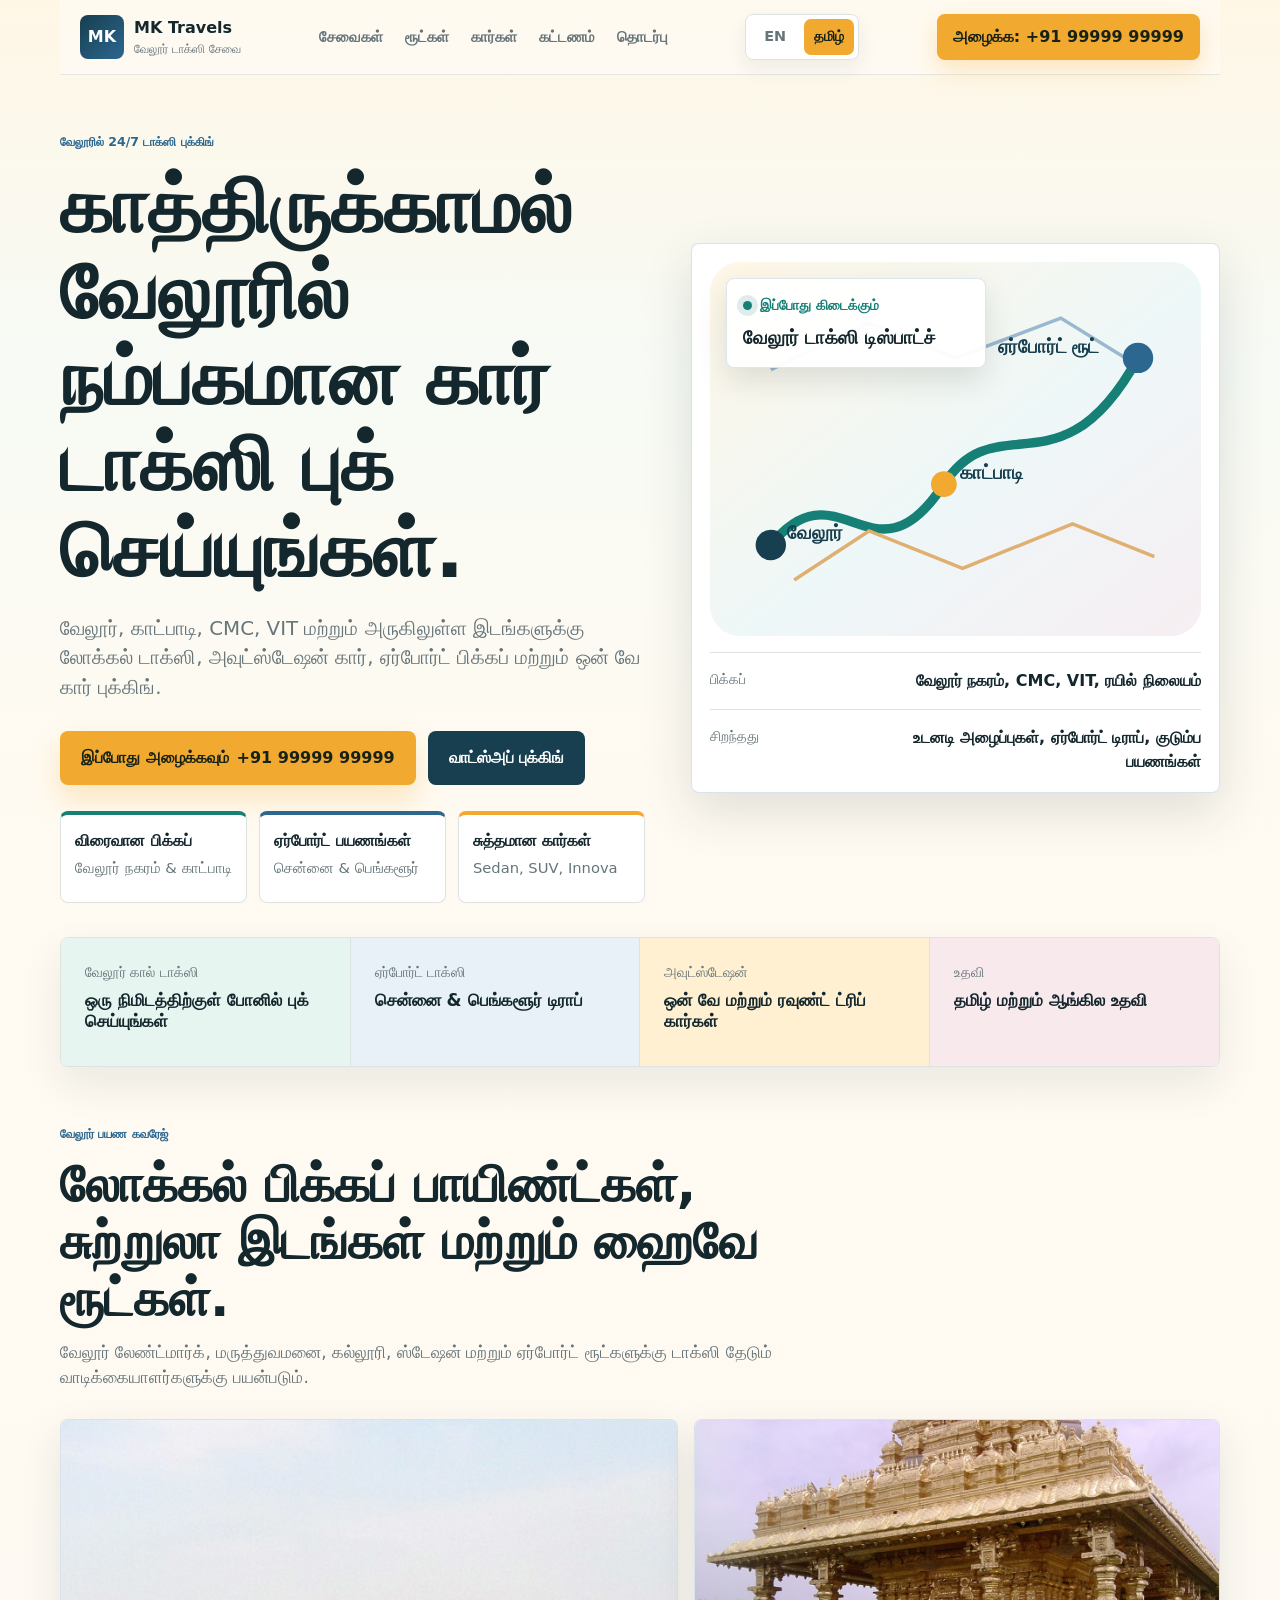
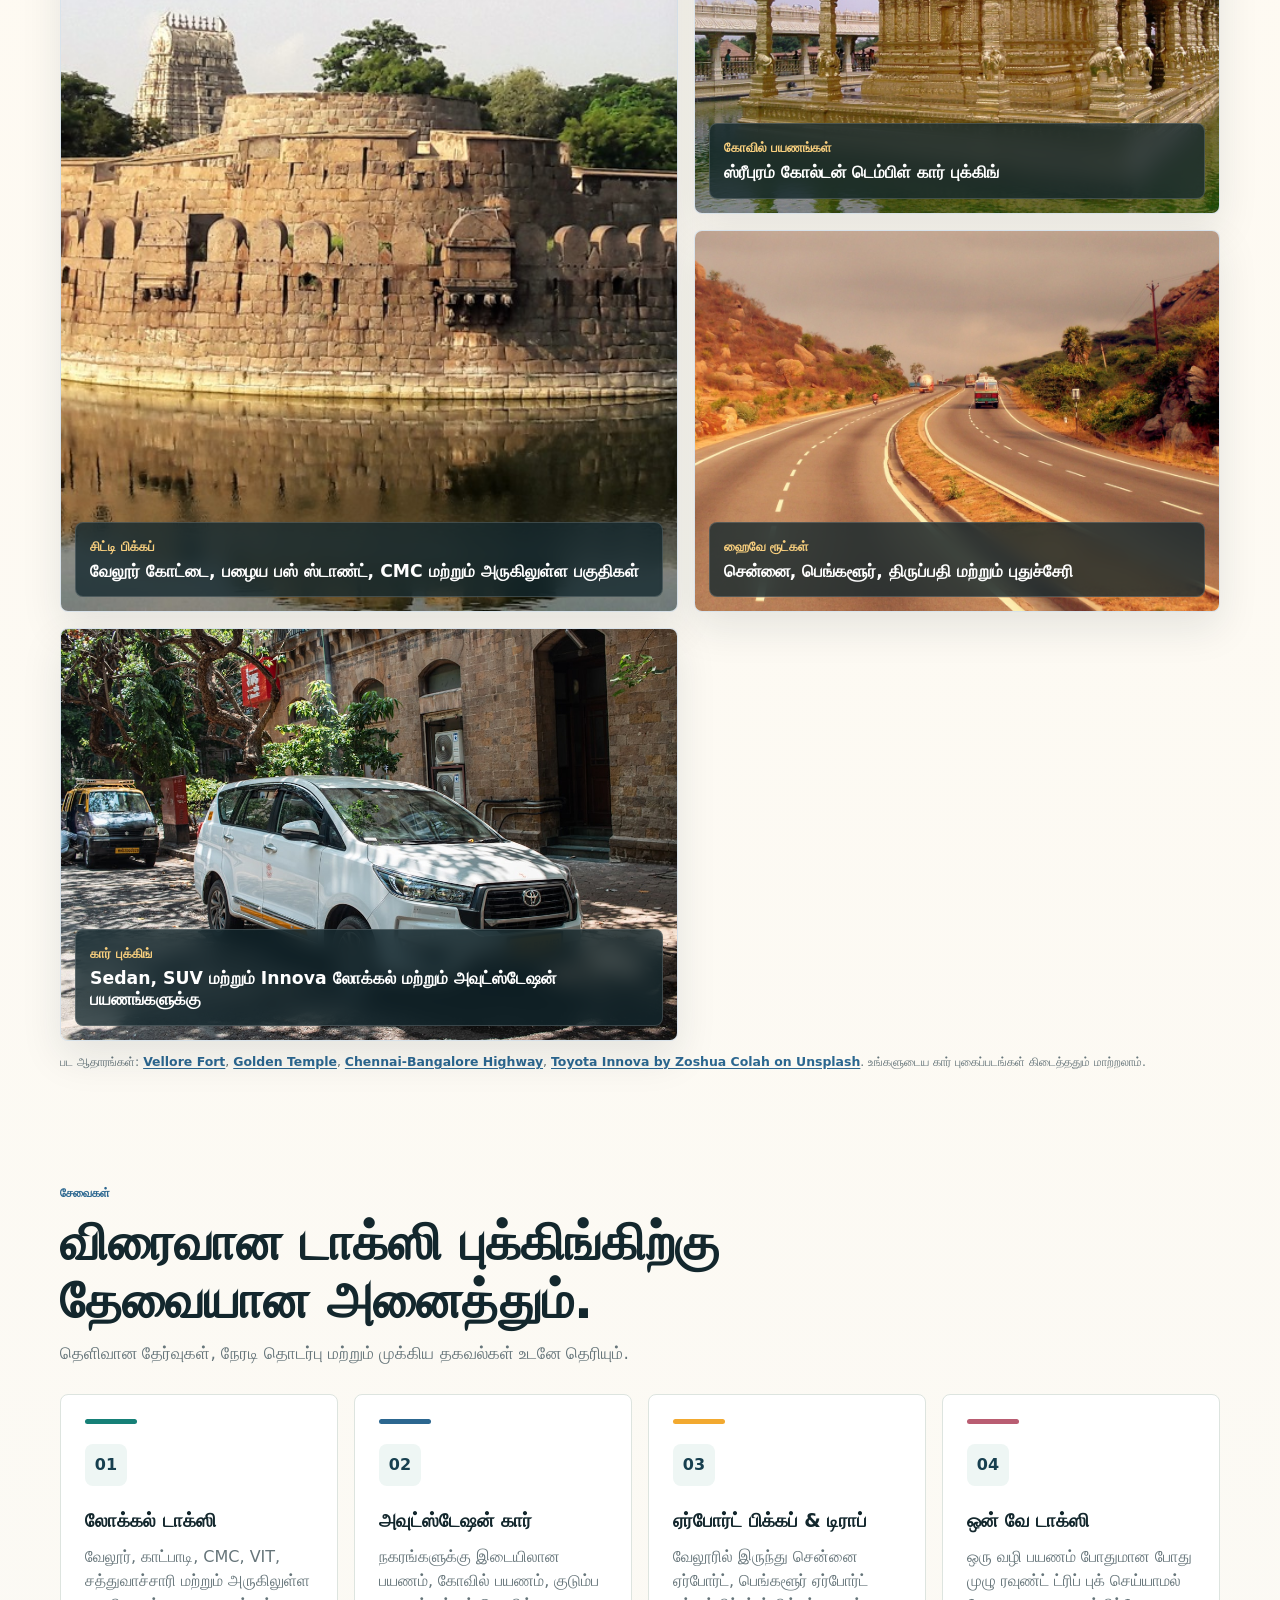
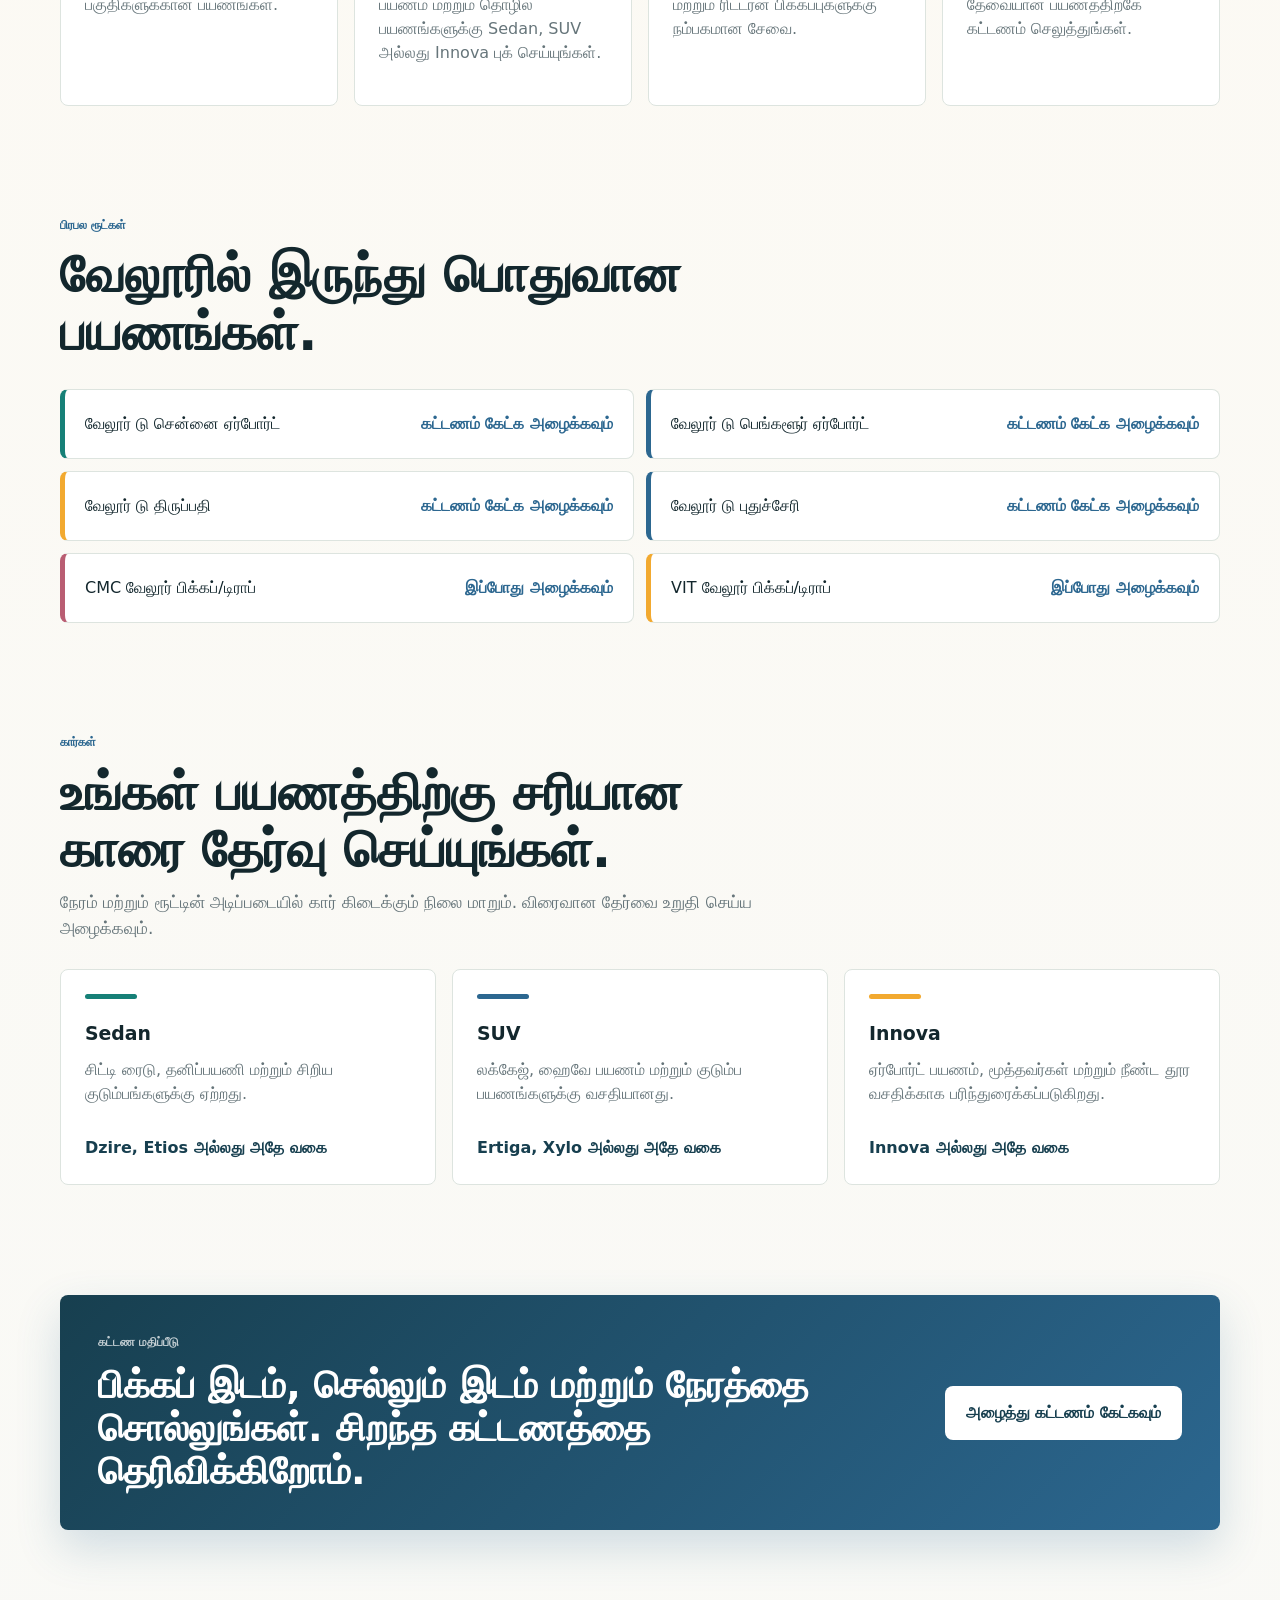
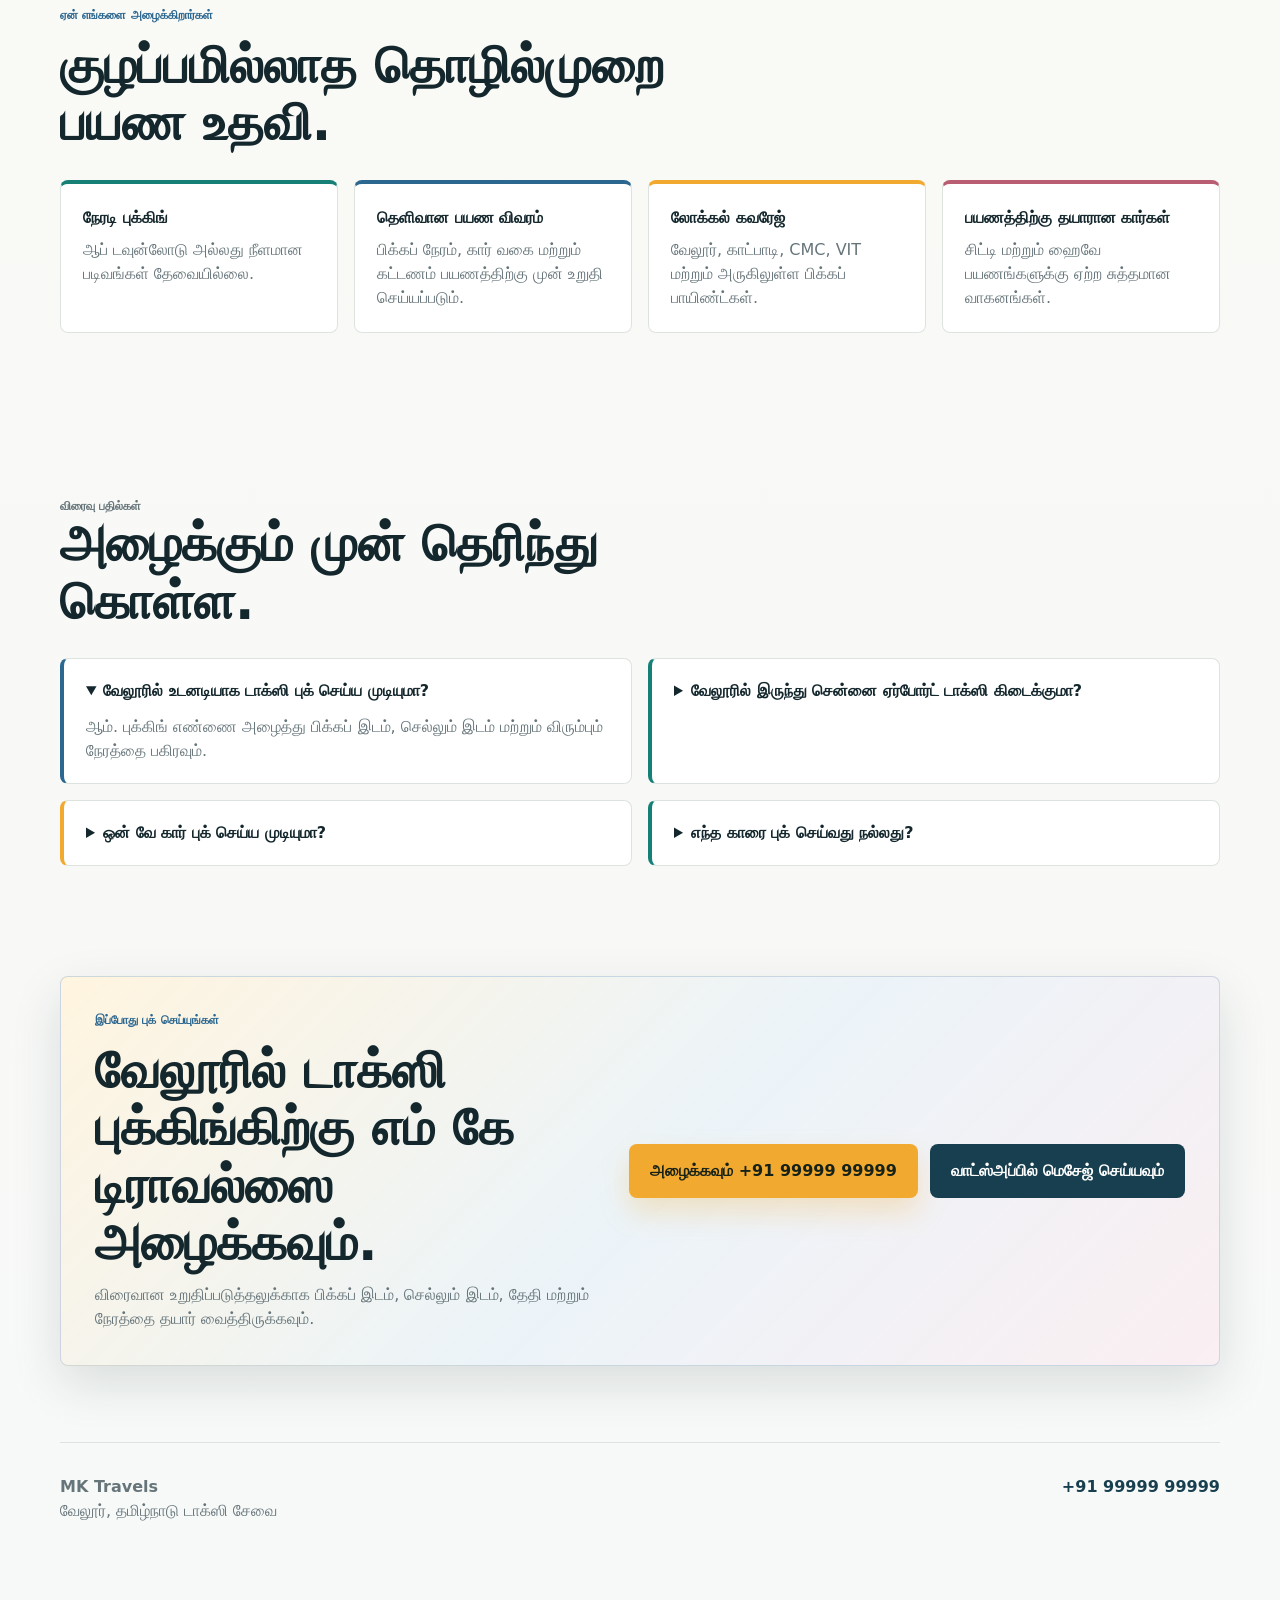
==== mk travels website/ta.html @ da9f41bf "Add files via upload" ====
<!doctype html>
<html lang="ta">
  <head>
    <meta charset="utf-8" />
    <meta name="viewport" content="width=device-width, initial-scale=1" />
    <title>எம் கே டிராவல்ஸ் வேலூர் | கால் டாக்ஸி, கார் புக்கிங் &amp; அவுட்ஸ்டேஷன் டாக்ஸி</title>
    <meta
      name="description"
      content="வேலூரில் நம்பகமான கால் டாக்ஸி புக் செய்ய எம் கே டிராவல்ஸை அழைக்கவும். லோக்கல் டாக்ஸி, அவுட்ஸ்டேஷன் கார், ஏர்போர்ட் பிக்கப் டிராப், ஒன் வே டாக்ஸி சேவை."
    />
    <meta
      name="keywords"
      content="வேலூர் டாக்ஸி, வேலூர் கால் டாக்ஸி, வேலூர் கார் புக்கிங், வேலூர் கார் ரென்டல், வேலூர் டு சென்னை ஏர்போர்ட் டாக்ஸி, அவுட்ஸ்டேஷன் டாக்ஸி வேலூர், ஒன் வே டாக்ஸி வேலூர், taxi service in Vellore"
    />
    <meta name="robots" content="index, follow" />
    <meta name="theme-color" content="#173f4f" />
    <meta property="og:title" content="எம் கே டிராவல்ஸ் வேலூர் | டாக்ஸி புக்கிங் &amp; கார் ரென்டல்" />
    <meta
      property="og:description"
      content="வேலூரில் லோக்கல் டாக்ஸி, அவுட்ஸ்டேஷன் கார், ஏர்போர்ட் டாக்ஸி மற்றும் ஒன் வே பயணங்களுக்கு உடனடி புக்கிங்."
    />
    <meta property="og:type" content="website" />
    <meta property="og:url" content="https://example.com/ta.html" />
    <meta name="twitter:card" content="summary" />
    <link rel="canonical" href="https://example.com/ta.html" />
    <link rel="alternate" hreflang="en-IN" href="https://example.com/" />
    <link rel="alternate" hreflang="ta-IN" href="https://example.com/ta.html" />
    <link rel="alternate" hreflang="x-default" href="https://example.com/" />
    <link rel="icon" href="assets/favicon.svg" type="image/svg+xml" />
    <link rel="stylesheet" href="styles.css" />
    <script type="application/ld+json">
      {
        "@context": "https://schema.org",
        "@type": "TaxiService",
        "name": "MK Travels",
        "alternateName": ["MK Travels Vellore", "எம் கே டிராவல்ஸ் வேலூர்", "வேலூர் கால் டாக்ஸி"],
        "url": "https://example.com/ta.html",
        "telephone": "+91 99999 99999",
        "inLanguage": "ta-IN",
        "priceRange": "கட்டணத்திற்கு அழைக்கவும்",
        "areaServed": [
          "Vellore",
          "Katpadi",
          "CMC Vellore",
          "VIT Vellore",
          "Ranipet",
          "Chennai Airport",
          "Bangalore Airport"
        ],
        "address": {
          "@type": "PostalAddress",
          "addressLocality": "Vellore",
          "addressRegion": "Tamil Nadu",
          "addressCountry": "IN"
        },
        "openingHoursSpecification": [
          {
            "@type": "OpeningHoursSpecification",
            "dayOfWeek": [
              "Monday",
              "Tuesday",
              "Wednesday",
              "Thursday",
              "Friday",
              "Saturday",
              "Sunday"
            ],
            "opens": "00:00",
            "closes": "23:59"
          }
        ],
        "hasOfferCatalog": {
          "@type": "OfferCatalog",
          "name": "டாக்ஸி மற்றும் கார் புக்கிங் சேவைகள்",
          "itemListElement": [
            { "@type": "Offer", "itemOffered": { "@type": "Service", "name": "Local taxi in Vellore" } },
            { "@type": "Offer", "itemOffered": { "@type": "Service", "name": "Outstation taxi from Vellore" } },
            { "@type": "Offer", "itemOffered": { "@type": "Service", "name": "Airport pickup and drop" } },
            { "@type": "Offer", "itemOffered": { "@type": "Service", "name": "One way cab booking" } },
            { "@type": "Offer", "itemOffered": { "@type": "Service", "name": "வேலூர் கால் டாக்ஸி சேவை" } },
            { "@type": "Offer", "itemOffered": { "@type": "Service", "name": "வேலூரில் இருந்து ஏர்போர்ட் டாக்ஸி" } }
          ]
        }
      }
    </script>
  </head>
  <body>
    <header class="site-header" data-header>
      <a class="brand" href="#top" aria-label="எம் கே டிராவல்ஸ் முகப்பு">
        <span class="brand-mark">MK</span>
        <span>
          <strong>MK Travels</strong>
          <small>வேலூர் டாக்ஸி சேவை</small>
        </span>
      </a>

      <button class="menu-toggle" type="button" aria-label="மெனுவை திற" aria-expanded="false" data-menu-toggle>
        <span></span>
        <span></span>
        <span></span>
      </button>

      <nav class="site-nav" data-nav aria-label="முக்கிய வழிசெலுத்தல்">
        <a href="#services">சேவைகள்</a>
        <a href="#routes">ரூட்கள்</a>
        <a href="#fleet">கார்கள்</a>
        <a href="#fares">கட்டணம்</a>
        <a href="#contact">தொடர்பு</a>
      </nav>

      <div class="language-switch" aria-label="மொழி மாற்று">
        <a href="index.html">EN</a>
        <a class="is-active" href="ta.html" lang="ta" aria-current="page">தமிழ்</a>
      </div>

      <a class="header-call" href="tel:+919999999999" data-track="header-call">அழைக்க: +91 99999 99999</a>
    </header>

    <main id="top">
      <section class="hero section-pad">
        <div class="hero-copy">
          <p class="eyebrow">வேலூரில் 24/7 டாக்ஸி புக்கிங்</p>
          <h1>காத்திருக்காமல் வேலூரில் நம்பகமான கார் டாக்ஸி புக் செய்யுங்கள்.</h1>
          <p class="hero-text">
            வேலூர், காட்பாடி, CMC, VIT மற்றும் அருகிலுள்ள இடங்களுக்கு லோக்கல் டாக்ஸி,
            அவுட்ஸ்டேஷன் கார், ஏர்போர்ட் பிக்கப் மற்றும் ஒன் வே கார் புக்கிங்.
          </p>

          <div class="hero-actions" aria-label="முக்கிய புக்கிங் செயல்கள்">
            <a class="btn btn-primary" href="tel:+919999999999" data-track="hero-call">
              இப்போது அழைக்கவும்
              <span>+91 99999 99999</span>
            </a>
            <a class="btn btn-secondary" href="https://wa.me/919999999999?text=%E0%AE%B5%E0%AF%87%E0%AE%B2%E0%AF%82%E0%AE%B0%E0%AE%BF%E0%AE%B2%E0%AF%8D%20%E0%AE%9F%E0%AE%BE%E0%AE%95%E0%AF%8D%E0%AE%B8%E0%AE%BF%20%E0%AE%AA%E0%AF%81%E0%AE%95%E0%AF%8D%20%E0%AE%9A%E0%AF%86%E0%AE%AF%E0%AF%8D%E0%AE%AF%20%E0%AE%B5%E0%AF%87%E0%AE%A3%E0%AF%8D%E0%AE%9F%E0%AF%81%E0%AE%AE%E0%AF%8D" data-track="hero-whatsapp">
              வாட்ஸ்அப் புக்கிங்
            </a>
          </div>

          <ul class="quick-facts" aria-label="முக்கிய சேவை விவரங்கள்">
            <li><strong>விரைவான பிக்கப்</strong><span>வேலூர் நகரம் &amp; காட்பாடி</span></li>
            <li><strong>ஏர்போர்ட் பயணங்கள்</strong><span>சென்னை &amp; பெங்களூர்</span></li>
            <li><strong>சுத்தமான கார்கள்</strong><span>Sedan, SUV, Innova</span></li>
          </ul>
        </div>

        <div class="hero-panel" aria-label="விரைவு புக்கிங் சுருக்கம்">
          <div class="dispatch-card">
            <div>
              <span class="status-dot"></span>
              <p>இப்போது கிடைக்கும்</p>
            </div>
            <strong>வேலூர் டாக்ஸி டிஸ்பாட்ச்</strong>
          </div>

          <div class="route-visual" aria-hidden="true">
            <svg viewBox="0 0 420 320" role="img">
              <defs>
                <linearGradient id="route-bg" x1="0" x2="1" y1="0" y2="1">
                  <stop offset="0" stop-color="#fff7e7" />
                  <stop offset="0.55" stop-color="#eef7f8" />
                  <stop offset="1" stop-color="#f6eef2" />
                </linearGradient>
              </defs>
              <rect width="420" height="320" rx="26" fill="url(#route-bg)" />
              <path d="M52 242 C110 170 140 282 200 190 C246 120 300 202 366 82" fill="none" stroke="#168077" stroke-width="8" stroke-linecap="round" />
              <path d="M52 92 L136 52 L210 82 L300 48 L368 90" fill="none" stroke="#9ab8cf" stroke-width="3" />
              <path d="M72 272 L136 230 L216 262 L310 224 L380 252" fill="none" stroke="#e0af72" stroke-width="3" />
              <circle cx="52" cy="242" r="13" fill="#173f4f" />
              <circle cx="200" cy="190" r="11" fill="#f2a92f" />
              <circle cx="366" cy="82" r="13" fill="#2c6790" />
              <g fill="#173f4f" font-family="Arial, sans-serif" font-size="16" font-weight="700">
                <text x="66" y="237">வேலூர்</text>
                <text x="214" y="186">காட்பாடி</text>
                <text x="246" y="78">ஏர்போர்ட் ரூட்</text>
              </g>
            </svg>
          </div>

          <div class="booking-strip">
            <span>பிக்கப்</span>
            <strong>வேலூர் நகரம், CMC, VIT, ரயில் நிலையம்</strong>
          </div>
          <div class="booking-strip">
            <span>சிறந்தது</span>
            <strong>உடனடி அழைப்புகள், ஏர்போர்ட் டிராப், குடும்ப பயணங்கள்</strong>
          </div>
        </div>
      </section>

      <section class="instant-info" aria-label="உடனடி புக்கிங் தகவல்">
        <article>
          <span>வேலூர் கால் டாக்ஸி</span>
          <strong>ஒரு நிமிடத்திற்குள் போனில் புக் செய்யுங்கள்</strong>
        </article>
        <article>
          <span>ஏர்போர்ட் டாக்ஸி</span>
          <strong>சென்னை &amp; பெங்களூர் டிராப்</strong>
        </article>
        <article>
          <span>அவுட்ஸ்டேஷன்</span>
          <strong>ஒன் வே மற்றும் ரவுண்ட் ட்ரிப் கார்கள்</strong>
        </article>
        <article>
          <span>உதவி</span>
          <strong>தமிழ் மற்றும் ஆங்கில உதவி</strong>
        </article>
      </section>

      <section class="visual-proof section-pad" aria-label="வேலூர் டாக்ஸி சேவை கவரேஜ்">
        <div class="section-head">
          <p class="eyebrow">வேலூர் பயண கவரேஜ்</p>
          <h2>லோக்கல் பிக்கப் பாயிண்ட்கள், சுற்றுலா இடங்கள் மற்றும் ஹைவே ரூட்கள்.</h2>
          <p>வேலூர் லேண்ட்மார்க், மருத்துவமனை, கல்லூரி, ஸ்டேஷன் மற்றும் ஏர்போர்ட் ரூட்களுக்கு டாக்ஸி தேடும் வாடிக்கையாளர்களுக்கு பயன்படும்.</p>
        </div>

        <div class="image-grid">
          <article class="image-card large">
            <img
              src="assets/vellore-fort.jpg"
              alt="வேலூர் கோட்டை மற்றும் வேலூர் நகர பிக்கப் பாயிண்ட்களுக்கு டாக்ஸி சேவை"
              width="1200"
              height="675"
              loading="lazy"
              decoding="async"
            />
            <div>
              <span>சிட்டி பிக்கப்</span>
              <strong>வேலூர் கோட்டை, பழைய பஸ் ஸ்டாண்ட், CMC மற்றும் அருகிலுள்ள பகுதிகள்</strong>
            </div>
          </article>
          <article class="image-card">
            <img
              src="assets/golden-temple.jpg"
              alt="ஸ்ரீபுரம் கோல்டன் டெம்பிள் வேலூருக்கு கார் டாக்ஸி புக்கிங்"
              width="1200"
              height="900"
              loading="lazy"
              decoding="async"
            />
            <div>
              <span>கோவில் பயணங்கள்</span>
              <strong>ஸ்ரீபுரம் கோல்டன் டெம்பிள் கார் புக்கிங்</strong>
            </div>
          </article>
          <article class="image-card">
            <img
              src="assets/highway-route.jpg"
              alt="வேலூரில் இருந்து சென்னை மற்றும் பெங்களூருக்கு அவுட்ஸ்டேஷன் டாக்ஸி ஹைவே ரூட்கள்"
              width="1200"
              height="871"
              loading="lazy"
              decoding="async"
            />
            <div>
              <span>ஹைவே ரூட்கள்</span>
              <strong>சென்னை, பெங்களூர், திருப்பதி மற்றும் புதுச்சேரி</strong>
            </div>
          </article>
          <article class="image-card">
            <img
              src="assets/cab-service.jpg"
              alt="வேலூரில் Sedan SUV Innova தொழில்முறை கார் டாக்ஸி சேவை"
              width="1200"
              height="800"
              loading="lazy"
              decoding="async"
            />
            <div>
              <span>கார் புக்கிங்</span>
              <strong>Sedan, SUV மற்றும் Innova லோக்கல் மற்றும் அவுட்ஸ்டேஷன் பயணங்களுக்கு</strong>
            </div>
          </article>
        </div>
        <p class="image-credit">
          பட ஆதாரங்கள்: <a href="https://commons.wikimedia.org/wiki/File:Vellore_Fort_and_Jalakandeswarar_temple_(10).jpg">Vellore Fort</a>,
          <a href="https://commons.wikimedia.org/wiki/File:Golden_Temple,_Vellore,_India.jpg">Golden Temple</a>,
          <a href="https://commons.wikimedia.org/wiki/File:HIghway_Chennai_Bangalore.jpg">Chennai-Bangalore Highway</a>,
          <a href="https://unsplash.com/photos/a-white-car-parked-on-a-city-street-i7iC4G_FjQA">Toyota Innova by Zoshua Colah on Unsplash</a>.
          உங்களுடைய கார் புகைப்படங்கள் கிடைத்ததும் மாற்றலாம்.
        </p>
      </section>

      <section id="services" class="section-pad">
        <div class="section-head">
          <p class="eyebrow">சேவைகள்</p>
          <h2>விரைவான டாக்ஸி புக்கிங்கிற்கு தேவையான அனைத்தும்.</h2>
          <p>தெளிவான தேர்வுகள், நேரடி தொடர்பு மற்றும் முக்கிய தகவல்கள் உடனே தெரியும்.</p>
        </div>

        <div class="service-grid">
          <article class="service-card">
            <span class="icon">01</span>
            <h3>லோக்கல் டாக்ஸி</h3>
            <p>வேலூர், காட்பாடி, CMC, VIT, சத்துவாச்சாரி மற்றும் அருகிலுள்ள பகுதிகளுக்கான பயணங்கள்.</p>
          </article>
          <article class="service-card">
            <span class="icon">02</span>
            <h3>அவுட்ஸ்டேஷன் கார்</h3>
            <p>நகரங்களுக்கு இடையிலான பயணம், கோவில் பயணம், குடும்ப பயணம் மற்றும் தொழில் பயணங்களுக்கு Sedan, SUV அல்லது Innova புக் செய்யுங்கள்.</p>
          </article>
          <article class="service-card">
            <span class="icon">03</span>
            <h3>ஏர்போர்ட் பிக்கப் &amp; டிராப்</h3>
            <p>வேலூரில் இருந்து சென்னை ஏர்போர்ட், பெங்களூர் ஏர்போர்ட் மற்றும் ரிட்டர்ன் பிக்கப்புகளுக்கு நம்பகமான சேவை.</p>
          </article>
          <article class="service-card">
            <span class="icon">04</span>
            <h3>ஒன் வே டாக்ஸி</h3>
            <p>ஒரு வழி பயணம் போதுமான போது முழு ரவுண்ட் ட்ரிப் புக் செய்யாமல் தேவையான பயணத்திற்கே கட்டணம் செலுத்துங்கள்.</p>
          </article>
        </div>
      </section>

      <section id="routes" class="routes section-pad">
        <div class="section-head compact">
          <p class="eyebrow">பிரபல ரூட்கள்</p>
          <h2>வேலூரில் இருந்து பொதுவான பயணங்கள்.</h2>
        </div>

        <div class="route-list">
          <a href="tel:+919999999999" data-track="route-call"><span>வேலூர் டு சென்னை ஏர்போர்ட்</span><strong>கட்டணம் கேட்க அழைக்கவும்</strong></a>
          <a href="tel:+919999999999" data-track="route-call"><span>வேலூர் டு பெங்களூர் ஏர்போர்ட்</span><strong>கட்டணம் கேட்க அழைக்கவும்</strong></a>
          <a href="tel:+919999999999" data-track="route-call"><span>வேலூர் டு திருப்பதி</span><strong>கட்டணம் கேட்க அழைக்கவும்</strong></a>
          <a href="tel:+919999999999" data-track="route-call"><span>வேலூர் டு புதுச்சேரி</span><strong>கட்டணம் கேட்க அழைக்கவும்</strong></a>
          <a href="tel:+919999999999" data-track="route-call"><span>CMC வேலூர் பிக்கப்/டிராப்</span><strong>இப்போது அழைக்கவும்</strong></a>
          <a href="tel:+919999999999" data-track="route-call"><span>VIT வேலூர் பிக்கப்/டிராப்</span><strong>இப்போது அழைக்கவும்</strong></a>
        </div>
      </section>

      <section id="fleet" class="fleet section-pad">
        <div class="section-head">
          <p class="eyebrow">கார்கள்</p>
          <h2>உங்கள் பயணத்திற்கு சரியான காரை தேர்வு செய்யுங்கள்.</h2>
          <p>நேரம் மற்றும் ரூட்டின் அடிப்படையில் கார் கிடைக்கும் நிலை மாறும். விரைவான தேர்வை உறுதி செய்ய அழைக்கவும்.</p>
        </div>

        <div class="fleet-grid">
          <article>
            <h3>Sedan</h3>
            <p>சிட்டி ரைடு, தனிப்பயணி மற்றும் சிறிய குடும்பங்களுக்கு ஏற்றது.</p>
            <span>Dzire, Etios அல்லது அதே வகை</span>
          </article>
          <article>
            <h3>SUV</h3>
            <p>லக்கேஜ், ஹைவே பயணம் மற்றும் குடும்ப பயணங்களுக்கு வசதியானது.</p>
            <span>Ertiga, Xylo அல்லது அதே வகை</span>
          </article>
          <article>
            <h3>Innova</h3>
            <p>ஏர்போர்ட் பயணம், மூத்தவர்கள் மற்றும் நீண்ட தூர வசதிக்காக பரிந்துரைக்கப்படுகிறது.</p>
            <span>Innova அல்லது அதே வகை</span>
          </article>
        </div>
      </section>

      <section id="fares" class="fare-band">
        <div>
          <p class="eyebrow">கட்டண மதிப்பீடு</p>
          <h2>பிக்கப் இடம், செல்லும் இடம் மற்றும் நேரத்தை சொல்லுங்கள். சிறந்த கட்டணத்தை தெரிவிக்கிறோம்.</h2>
        </div>
        <a class="btn btn-light" href="tel:+919999999999" data-track="fare-call">அழைத்து கட்டணம் கேட்கவும்</a>
      </section>

      <section class="why section-pad">
        <div class="section-head compact">
          <p class="eyebrow">ஏன் எங்களை அழைக்கிறார்கள்</p>
          <h2>குழப்பமில்லாத தொழில்முறை பயண உதவி.</h2>
        </div>
        <div class="why-grid">
          <div><strong>நேரடி புக்கிங்</strong><span>ஆப் டவுன்லோடு அல்லது நீளமான படிவங்கள் தேவையில்லை.</span></div>
          <div><strong>தெளிவான பயண விவரம்</strong><span>பிக்கப் நேரம், கார் வகை மற்றும் கட்டணம் பயணத்திற்கு முன் உறுதி செய்யப்படும்.</span></div>
          <div><strong>லோக்கல் கவரேஜ்</strong><span>வேலூர், காட்பாடி, CMC, VIT மற்றும் அருகிலுள்ள பிக்கப் பாயிண்ட்கள்.</span></div>
          <div><strong>பயணத்திற்கு தயாரான கார்கள்</strong><span>சிட்டி மற்றும் ஹைவே பயணங்களுக்கு ஏற்ற சுத்தமான வாகனங்கள்.</span></div>
        </div>
      </section>

      <section class="faq section-pad" aria-label="அடிக்கடி கேட்கப்படும் கேள்விகள்">
        <div class="section-head compact">
          <p class="eyebrow">விரைவு பதில்கள்</p>
          <h2>அழைக்கும் முன் தெரிந்து கொள்ள.</h2>
        </div>
        <div class="faq-grid">
          <details open>
            <summary>வேலூரில் உடனடியாக டாக்ஸி புக் செய்ய முடியுமா?</summary>
            <p>ஆம். புக்கிங் எண்ணை அழைத்து பிக்கப் இடம், செல்லும் இடம் மற்றும் விரும்பும் நேரத்தை பகிரவும்.</p>
          </details>
          <details>
            <summary>வேலூரில் இருந்து சென்னை ஏர்போர்ட் டாக்ஸி கிடைக்குமா?</summary>
            <p>ஆம். சென்னை ஏர்போர்ட் பிக்கப் மற்றும் டிராப் சேவை முன்பதிவின் அடிப்படையில் கிடைக்கும்.</p>
          </details>
          <details>
            <summary>ஒன் வே கார் புக் செய்ய முடியுமா?</summary>
            <p>ஆம். ரூட் மற்றும் கார் கிடைக்கும் நிலையைப் பொறுத்து ஒன் வே மற்றும் ரவுண்ட் ட்ரிப் வசதி உள்ளது.</p>
          </details>
          <details>
            <summary>எந்த காரை புக் செய்வது நல்லது?</summary>
            <p>சிறிய பயணங்களுக்கு Sedan, லக்கேஜ் இருந்தால் SUV, நீண்ட தூர ஹைவே பயணங்களுக்கு Innova பரிந்துரைக்கப்படுகிறது.</p>
          </details>
        </div>
      </section>

      <section id="contact" class="contact section-pad">
        <div class="contact-card">
          <div>
            <p class="eyebrow">இப்போது புக் செய்யுங்கள்</p>
            <h2>வேலூரில் டாக்ஸி புக்கிங்கிற்கு எம் கே டிராவல்ஸை அழைக்கவும்.</h2>
            <p>விரைவான உறுதிப்படுத்தலுக்காக பிக்கப் இடம், செல்லும் இடம், தேதி மற்றும் நேரத்தை தயார் வைத்திருக்கவும்.</p>
          </div>
          <div class="contact-actions">
            <a class="btn btn-primary" href="tel:+919999999999" data-track="contact-call">அழைக்கவும் +91 99999 99999</a>
            <a class="btn btn-secondary" href="https://wa.me/919999999999?text=%E0%AE%B5%E0%AF%87%E0%AE%B2%E0%AF%82%E0%AE%B0%E0%AE%BF%E0%AE%B2%E0%AF%8D%20%E0%AE%9F%E0%AE%BE%E0%AE%95%E0%AF%8D%E0%AE%B8%E0%AE%BF%20%E0%AE%AA%E0%AF%81%E0%AE%95%E0%AF%8D%20%E0%AE%9A%E0%AF%86%E0%AE%AF%E0%AF%8D%E0%AE%AF%20%E0%AE%B5%E0%AF%87%E0%AE%A3%E0%AF%8D%E0%AE%9F%E0%AF%81%E0%AE%AE%E0%AF%8D" data-track="contact-whatsapp">வாட்ஸ்அப்பில் மெசேஜ் செய்யவும்</a>
          </div>
        </div>
      </section>
    </main>

    <footer class="site-footer">
      <div>
        <strong>MK Travels</strong>
        <span>வேலூர், தமிழ்நாடு டாக்ஸி சேவை</span>
      </div>
      <a href="tel:+919999999999" data-track="footer-call">+91 99999 99999</a>
    </footer>

    <div class="mobile-cta" aria-label="மொபைல் புக்கிங் செயல்கள்">
      <a href="tel:+919999999999" data-track="sticky-call">இப்போது அழைக்கவும்</a>
      <a href="https://wa.me/919999999999?text=%E0%AE%B5%E0%AF%87%E0%AE%B2%E0%AF%82%E0%AE%B0%E0%AE%BF%E0%AE%B2%E0%AF%8D%20%E0%AE%9F%E0%AE%BE%E0%AE%95%E0%AF%8D%E0%AE%B8%E0%AE%BF%20%E0%AE%AA%E0%AF%81%E0%AE%95%E0%AF%8D%20%E0%AE%9A%E0%AF%86%E0%AE%AF%E0%AF%8D%E0%AE%AF%20%E0%AE%B5%E0%AF%87%E0%AE%A3%E0%AF%8D%E0%AE%9F%E0%AF%81%E0%AE%AE%E0%AF%8D" data-track="sticky-whatsapp">வாட்ஸ்அப்</a>
    </div>

    <script src="script.js"></script>
  </body>
</html>
---- mk travels website/styles.css ----
:root {
  --ink: #13272d;
  --muted: #66757a;
  --brand: #173f4f;
  --brand-2: #168077;
  --blue: #2c6790;
  --blue-soft: #e7f1f7;
  --accent: #f2a92f;
  --accent-dark: #9c5c08;
  --rose: #b95d72;
  --rose-soft: #f8e9ed;
  --green-soft: #e6f5ef;
  --paper: #fffaf1;
  --paper-2: #f5f7f2;
  --soft: #eef6f4;
  --line: #dde4df;
  --white: #ffffff;
  --shadow: 0 18px 50px rgba(19, 39, 45, 0.13);
  --max: 1160px;
}

* {
  box-sizing: border-box;
}

html {
  scroll-behavior: smooth;
}

body {
  margin: 0;
  color: var(--ink);
  background:
    linear-gradient(180deg, #fff7e6 0, #f7faf5 360px, #fffaf1 760px, #f7f9f8 100%);
  font-family: Inter, ui-sans-serif, system-ui, -apple-system, BlinkMacSystemFont, "Segoe UI", sans-serif;
  line-height: 1.5;
}

body.nav-open {
  overflow: hidden;
}

html[lang="ta"] body {
  font-family: "Noto Sans Tamil", "Latha", "Tamil MN", Inter, ui-sans-serif, system-ui, sans-serif;
}

html[lang="ta"] h1,
html[lang="ta"] h2 {
  line-height: 1.12;
}

html[lang="ta"] h1 {
  max-width: 820px;
}

html[lang="ta"] .route-list strong,
html[lang="ta"] .btn,
html[lang="ta"] .header-call {
  white-space: normal;
}

a {
  color: inherit;
  text-decoration: none;
}

button {
  font: inherit;
}

.site-header {
  position: sticky;
  top: 0;
  z-index: 20;
  display: flex;
  align-items: center;
  justify-content: space-between;
  gap: 22px;
  width: min(100%, var(--max));
  margin: 0 auto;
  padding: 14px 20px;
  background: rgba(255, 250, 241, 0.92);
  border-bottom: 1px solid rgba(221, 228, 223, 0.85);
  backdrop-filter: blur(18px);
}

.brand {
  display: inline-flex;
  align-items: center;
  gap: 10px;
  min-width: max-content;
}

.brand-mark {
  display: grid;
  width: 44px;
  height: 44px;
  place-items: center;
  color: var(--white);
  background: linear-gradient(135deg, var(--brand), var(--blue));
  border-radius: 8px;
  font-weight: 800;
}

.brand strong,
.brand small {
  display: block;
}

.brand strong {
  font-size: 1rem;
}

.brand small {
  color: var(--muted);
  font-size: 0.78rem;
}

.site-nav {
  display: flex;
  align-items: center;
  gap: 22px;
  color: var(--muted);
  font-size: 0.95rem;
  font-weight: 650;
}

.site-nav a:hover {
  color: var(--brand);
}

.language-switch {
  display: inline-flex;
  align-items: center;
  gap: 4px;
  padding: 4px;
  background: var(--white);
  border: 1px solid var(--line);
  border-radius: 8px;
  box-shadow: 0 8px 20px rgba(19, 39, 45, 0.07);
}

.language-switch a {
  display: inline-grid;
  min-width: 50px;
  min-height: 36px;
  place-items: center;
  padding: 6px 10px;
  color: var(--muted);
  border-radius: 7px;
  font-size: 0.9rem;
  font-weight: 850;
}

.language-switch a.is-active {
  color: #172217;
  background: var(--accent);
}

.header-call {
  padding: 11px 16px;
  color: #172217;
  background: var(--accent);
  border-radius: 8px;
  font-weight: 800;
  white-space: nowrap;
  box-shadow: 0 9px 24px rgba(242, 169, 47, 0.28);
}

.menu-toggle {
  display: none;
  width: 44px;
  height: 44px;
  padding: 11px;
  background: var(--white);
  border: 1px solid var(--line);
  border-radius: 8px;
}

.menu-toggle span {
  display: block;
  height: 2px;
  margin: 5px 0;
  background: var(--brand);
}

.section-pad {
  width: min(100% - 40px, var(--max));
  margin: 0 auto;
  padding: 76px 0;
}

.hero {
  display: grid;
  grid-template-columns: minmax(0, 1.05fr) minmax(340px, 0.95fr);
  align-items: center;
  gap: 46px;
  min-height: calc(100vh - 80px);
  padding-top: 58px;
  padding-bottom: 42px;
}

.hero-copy {
  position: relative;
}

.eyebrow {
  margin: 0 0 12px;
  color: var(--blue);
  font-size: 0.78rem;
  font-weight: 850;
  letter-spacing: 0;
  text-transform: uppercase;
}

h1,
h2,
h3,
p {
  margin-top: 0;
}

h1 {
  max-width: 780px;
  margin-bottom: 20px;
  font-size: clamp(2.45rem, 6vw, 5.3rem);
  line-height: 0.96;
  letter-spacing: 0;
}

h2 {
  margin-bottom: 12px;
  font-size: clamp(1.9rem, 4vw, 3.5rem);
  line-height: 1.04;
  letter-spacing: 0;
}

h3 {
  margin-bottom: 10px;
  font-size: 1.18rem;
}

.hero-text {
  max-width: 660px;
  margin-bottom: 28px;
  color: var(--muted);
  font-size: clamp(1.05rem, 2vw, 1.24rem);
}

.hero-actions,
.contact-actions {
  display: flex;
  flex-wrap: wrap;
  gap: 12px;
  margin-bottom: 26px;
}

.btn {
  display: inline-flex;
  min-height: 52px;
  align-items: center;
  justify-content: center;
  gap: 8px;
  padding: 14px 20px;
  border: 1px solid transparent;
  border-radius: 8px;
  font-weight: 850;
  text-align: center;
}

.btn span {
  font-weight: 700;
}

.btn-primary {
  color: #172217;
  background: var(--accent);
  box-shadow: 0 14px 28px rgba(242, 169, 47, 0.26);
}

.btn-secondary {
  color: var(--white);
  background: var(--brand);
  border-color: rgba(23, 63, 79, 0.12);
}

.btn-light {
  color: var(--brand);
  background: var(--white);
}

.quick-facts {
  display: grid;
  grid-template-columns: repeat(3, minmax(0, 1fr));
  gap: 12px;
  max-width: 740px;
  padding: 0;
  margin: 0;
  list-style: none;
}

.quick-facts li {
  min-height: 92px;
  padding: 14px;
  background: var(--white);
  border: 1px solid var(--line);
  border-top: 4px solid var(--brand-2);
  border-radius: 8px;
}

.quick-facts li:nth-child(2) {
  border-top-color: var(--blue);
}

.quick-facts li:nth-child(3) {
  border-top-color: var(--accent);
}

.quick-facts strong,
.quick-facts span {
  display: block;
}

.quick-facts span {
  margin-top: 4px;
  color: var(--muted);
  font-size: 0.92rem;
}

.hero-panel {
  position: relative;
  padding: 18px;
  background: var(--white);
  border: 1px solid rgba(44, 103, 144, 0.18);
  border-radius: 8px;
  box-shadow: var(--shadow);
}

.dispatch-card {
  position: absolute;
  top: 34px;
  left: 34px;
  z-index: 2;
  width: min(260px, calc(100% - 68px));
  padding: 16px;
  background: rgba(255, 255, 255, 0.95);
  border: 1px solid rgba(44, 103, 144, 0.16);
  border-radius: 8px;
  box-shadow: 0 12px 30px rgba(16, 37, 34, 0.12);
}

.dispatch-card div {
  display: flex;
  align-items: center;
  gap: 8px;
}

.dispatch-card p {
  margin: 0;
  color: var(--brand-2);
  font-size: 0.86rem;
  font-weight: 850;
}

.dispatch-card strong {
  display: block;
  margin-top: 8px;
  font-size: 1.16rem;
}

.status-dot {
  width: 9px;
  height: 9px;
  background: var(--brand-2);
  border-radius: 50%;
  box-shadow: 0 0 0 6px rgba(22, 128, 119, 0.14);
}

.route-visual {
  overflow: hidden;
  border-radius: 8px;
}

.route-visual svg {
  display: block;
  width: 100%;
  height: auto;
}

.booking-strip {
  display: flex;
  justify-content: space-between;
  gap: 16px;
  padding: 16px 0 0;
  margin-top: 16px;
  border-top: 1px solid var(--line);
}

.booking-strip span {
  color: var(--muted);
  font-size: 0.9rem;
}

.booking-strip strong {
  max-width: 310px;
  text-align: right;
}

.instant-info {
  display: grid;
  grid-template-columns: repeat(4, minmax(0, 1fr));
  width: min(100% - 40px, var(--max));
  margin: -8px auto 0;
  overflow: hidden;
  background: var(--white);
  border-radius: 8px;
  border: 1px solid var(--line);
  box-shadow: 0 18px 42px rgba(19, 39, 45, 0.08);
}

.instant-info article {
  min-height: 128px;
  padding: 24px;
  color: var(--ink);
  border-right: 1px solid var(--line);
  background: var(--green-soft);
}

.instant-info article:nth-child(2) {
  background: var(--blue-soft);
}

.instant-info article:nth-child(3) {
  background: #fff0d2;
}

.instant-info article:nth-child(4) {
  background: var(--rose-soft);
}

.instant-info article:last-child {
  border-right: 0;
}

.instant-info span,
.instant-info strong {
  display: block;
}

.instant-info span {
  margin-bottom: 7px;
  color: var(--muted);
  font-size: 0.86rem;
}

.instant-info strong {
  font-size: 1.08rem;
  line-height: 1.25;
}

.section-head {
  max-width: 760px;
  margin-bottom: 28px;
}

.section-head.compact {
  max-width: 620px;
}

.section-head p:not(.eyebrow) {
  color: var(--muted);
  font-size: 1.06rem;
}

.visual-proof {
  padding-top: 58px;
  padding-bottom: 36px;
}

.image-grid {
  display: grid;
  grid-template-columns: 1.08fr 0.92fr;
  gap: 16px;
}

.image-card {
  position: relative;
  min-height: 250px;
  overflow: hidden;
  background: var(--white);
  border: 1px solid rgba(44, 103, 144, 0.18);
  border-radius: 8px;
  box-shadow: 0 16px 40px rgba(19, 39, 45, 0.1);
}

.image-card.large {
  grid-row: span 2;
  min-height: 516px;
}

.image-card img {
  display: block;
  width: 100%;
  height: 100%;
  min-height: inherit;
  object-fit: cover;
}

.image-card div {
  position: absolute;
  right: 14px;
  bottom: 14px;
  left: 14px;
  padding: 14px;
  color: var(--white);
  background: rgba(19, 39, 45, 0.78);
  border: 1px solid rgba(255, 255, 255, 0.16);
  border-radius: 8px;
  backdrop-filter: blur(10px);
}

.image-card span,
.image-card strong {
  display: block;
}

.image-card span {
  margin-bottom: 4px;
  color: #f8cf7e;
  font-size: 0.84rem;
  font-weight: 850;
  text-transform: uppercase;
}

.image-card strong {
  font-size: 1.08rem;
  line-height: 1.24;
}

.image-credit {
  margin: 12px 0 0;
  color: var(--muted);
  font-size: 0.78rem;
}

.image-credit a {
  color: var(--blue);
  font-weight: 750;
  text-decoration: underline;
  text-underline-offset: 2px;
}

.service-grid,
.fleet-grid,
.why-grid,
.faq-grid {
  display: grid;
  gap: 16px;
}

.service-grid {
  grid-template-columns: repeat(4, minmax(0, 1fr));
}

.service-card,
.fleet-grid article,
.why-grid div,
.faq details {
  background: var(--white);
  border: 1px solid var(--line);
  border-radius: 8px;
}

.service-card {
  min-height: 244px;
  padding: 24px;
  position: relative;
  overflow: hidden;
}

.service-card::before,
.fleet-grid article::before {
  content: "";
  display: block;
  width: 52px;
  height: 5px;
  margin-bottom: 20px;
  background: var(--brand-2);
  border-radius: 99px;
}

.service-card:nth-child(2)::before,
.fleet-grid article:nth-child(2)::before {
  background: var(--blue);
}

.service-card:nth-child(3)::before,
.fleet-grid article:nth-child(3)::before {
  background: var(--accent);
}

.service-card:nth-child(4)::before {
  background: var(--rose);
}

.service-card p,
.fleet-grid p,
.why-grid span,
.faq p {
  color: var(--muted);
}

.icon {
  display: inline-grid;
  width: 42px;
  height: 42px;
  place-items: center;
  margin-bottom: 20px;
  color: var(--brand);
  background: var(--soft);
  border-radius: 8px;
  font-weight: 850;
}

.routes {
  padding-top: 34px;
}

.route-list {
  display: grid;
  grid-template-columns: repeat(2, minmax(0, 1fr));
  gap: 12px;
}

.route-list a {
  display: flex;
  align-items: center;
  justify-content: space-between;
  gap: 16px;
  min-height: 70px;
  padding: 18px 20px;
  background: var(--white);
  border: 1px solid var(--line);
  border-left: 5px solid var(--brand-2);
  border-radius: 8px;
  transition: transform 160ms ease, border-color 160ms ease;
}

.route-list a:hover {
  border-color: rgba(44, 103, 144, 0.36);
  transform: translateY(-2px);
}

.route-list a:nth-child(2n) {
  border-left-color: var(--blue);
}

.route-list a:nth-child(3n) {
  border-left-color: var(--accent);
}

.route-list a:nth-child(5n) {
  border-left-color: var(--rose);
}

.route-list strong {
  color: var(--blue);
  white-space: nowrap;
}

.fleet {
  padding-top: 34px;
}

.fleet-grid {
  grid-template-columns: repeat(3, minmax(0, 1fr));
}

.fleet-grid article {
  min-height: 200px;
  padding: 24px;
}

.fleet-grid span {
  display: inline-block;
  margin-top: 14px;
  color: var(--brand);
  font-weight: 800;
}

.fare-band {
  display: flex;
  align-items: center;
  justify-content: space-between;
  gap: 24px;
  width: min(100% - 40px, var(--max));
  margin: 34px auto 0;
  padding: 38px;
  color: var(--white);
  background: linear-gradient(135deg, var(--brand), var(--blue));
  border-radius: 8px;
  box-shadow: 0 18px 45px rgba(44, 103, 144, 0.2);
}

.fare-band .eyebrow {
  color: rgba(255, 255, 255, 0.72);
}

.fare-band h2 {
  max-width: 760px;
  margin-bottom: 0;
  font-size: clamp(1.7rem, 3vw, 2.6rem);
}

.why-grid {
  grid-template-columns: repeat(4, minmax(0, 1fr));
}

.why-grid div {
  min-height: 142px;
  padding: 22px;
  border-top: 4px solid var(--brand-2);
}

.why-grid div:nth-child(2) {
  border-top-color: var(--blue);
}

.why-grid div:nth-child(3) {
  border-top-color: var(--accent);
}

.why-grid div:nth-child(4) {
  border-top-color: var(--rose);
}

.why-grid strong,
.why-grid span {
  display: block;
}

.why-grid span {
  margin-top: 8px;
}

.faq-grid {
  grid-template-columns: repeat(2, minmax(0, 1fr));
}

.faq details {
  padding: 20px 22px;
  border-left: 4px solid var(--blue);
}

.faq details:nth-child(2n) {
  border-left-color: var(--brand-2);
}

.faq details:nth-child(3n) {
  border-left-color: var(--accent);
}

.faq summary {
  cursor: pointer;
  font-weight: 850;
}

.faq p {
  margin: 12px 0 0;
}

.contact {
  padding-top: 34px;
}

.contact-card {
  display: grid;
  grid-template-columns: minmax(0, 1fr) auto;
  gap: 26px;
  align-items: center;
  padding: 34px;
  background:
    linear-gradient(135deg, rgba(255, 240, 210, 0.7), rgba(231, 241, 247, 0.8) 52%, rgba(248, 233, 237, 0.75)),
    var(--white);
  border: 1px solid rgba(44, 103, 144, 0.2);
  border-radius: 8px;
  box-shadow: var(--shadow);
}

.contact-card h2 {
  max-width: 700px;
  font-size: clamp(1.9rem, 4vw, 3.2rem);
}

.contact-card p:not(.eyebrow) {
  margin-bottom: 0;
  color: var(--muted);
}

.contact-actions {
  justify-content: flex-end;
  margin-bottom: 0;
}

.site-footer {
  display: flex;
  justify-content: space-between;
  gap: 20px;
  width: min(100% - 40px, var(--max));
  margin: 0 auto;
  padding: 32px 0 92px;
  color: var(--muted);
  border-top: 1px solid var(--line);
}

.site-footer strong,
.site-footer span {
  display: block;
}

.site-footer a {
  color: var(--brand);
  font-weight: 850;
}

.mobile-cta {
  position: fixed;
  right: 14px;
  bottom: 14px;
  left: 14px;
  z-index: 30;
  display: none;
  grid-template-columns: 1fr 1fr;
  gap: 10px;
  padding: 10px;
  background: rgba(255, 250, 241, 0.9);
  border: 1px solid var(--line);
  border-radius: 8px;
  backdrop-filter: blur(18px);
  box-shadow: 0 12px 32px rgba(16, 37, 34, 0.18);
}

.mobile-cta a {
  display: grid;
  min-height: 48px;
  place-items: center;
  color: #172217;
  background: var(--accent);
  border-radius: 8px;
  font-weight: 850;
}

.mobile-cta a:last-child {
  color: var(--white);
  background: var(--brand);
  border: 1px solid rgba(23, 63, 79, 0.12);
}

@media (max-width: 980px) {
  .site-header {
    width: 100%;
  }

  .menu-toggle,
  .mobile-cta {
    display: grid;
  }

  .site-nav {
    position: fixed;
    top: 73px;
    right: 16px;
    left: 16px;
    display: none;
    padding: 18px;
    background: var(--white);
    border: 1px solid var(--line);
    border-radius: 8px;
    box-shadow: var(--shadow);
  }

  .site-nav.is-open {
    display: grid;
  }

  .header-call {
    display: none;
  }

  .hero {
    grid-template-columns: 1fr;
    min-height: 0;
    padding-top: 46px;
  }

  .hero-panel {
    max-width: 620px;
  }

  .instant-info,
  .service-grid,
  .image-grid,
  .why-grid {
    grid-template-columns: repeat(2, minmax(0, 1fr));
  }

  .image-card.large {
    grid-row: span 1;
    min-height: 300px;
  }

  .instant-info article:nth-child(2) {
    border-right: 0;
  }

  .contact-card {
    grid-template-columns: 1fr;
  }

  .contact-actions {
    justify-content: flex-start;
  }
}

@media (max-width: 680px) {
  .site-header {
    gap: 10px;
    padding: 12px 14px;
  }

  .language-switch a {
    min-width: 44px;
    padding-inline: 8px;
    font-size: 0.84rem;
  }

  .section-pad {
    width: min(100% - 28px, var(--max));
    padding: 54px 0;
  }

  .hero {
    gap: 30px;
    padding-top: 34px;
  }

  h1 {
    font-size: clamp(2.25rem, 12vw, 3.6rem);
  }

  .hero-actions .btn,
  .contact-actions .btn {
    width: 100%;
  }

  .quick-facts,
  .instant-info,
  .service-grid,
  .image-grid,
  .route-list,
  .fleet-grid,
  .why-grid,
  .faq-grid {
    grid-template-columns: 1fr;
  }

  .quick-facts li {
    min-height: auto;
  }

  .image-card,
  .image-card.large {
    min-height: 260px;
  }

  .instant-info {
    width: min(100% - 28px, var(--max));
  }

  .instant-info article {
    min-height: auto;
    border-right: 0;
    border-bottom: 1px solid var(--line);
  }

  .instant-info article:last-child {
    border-bottom: 0;
  }

  .dispatch-card {
    position: static;
    width: 100%;
    margin-bottom: 12px;
  }

  .booking-strip,
  .route-list a,
  .fare-band,
  .site-footer {
    display: block;
  }

  .booking-strip strong {
    display: block;
    max-width: none;
    margin-top: 4px;
    text-align: left;
  }

  .route-list strong {
    display: block;
    margin-top: 6px;
  }

  .fare-band {
    width: min(100% - 28px, var(--max));
    padding: 28px;
  }

  .fare-band .btn {
    width: 100%;
    margin-top: 22px;
  }

  .contact-card {
    padding: 26px;
  }

  .site-footer {
    width: min(100% - 28px, var(--max));
  }

  .site-footer a {
    display: block;
    margin-top: 12px;
  }
}

@media (max-width: 420px) {
  .brand small {
    display: none;
  }

  .brand-mark {
    width: 40px;
    height: 40px;
  }

  .menu-toggle {
    width: 40px;
    height: 40px;
    padding: 9px;
  }

  .language-switch {
    padding: 3px;
  }
}
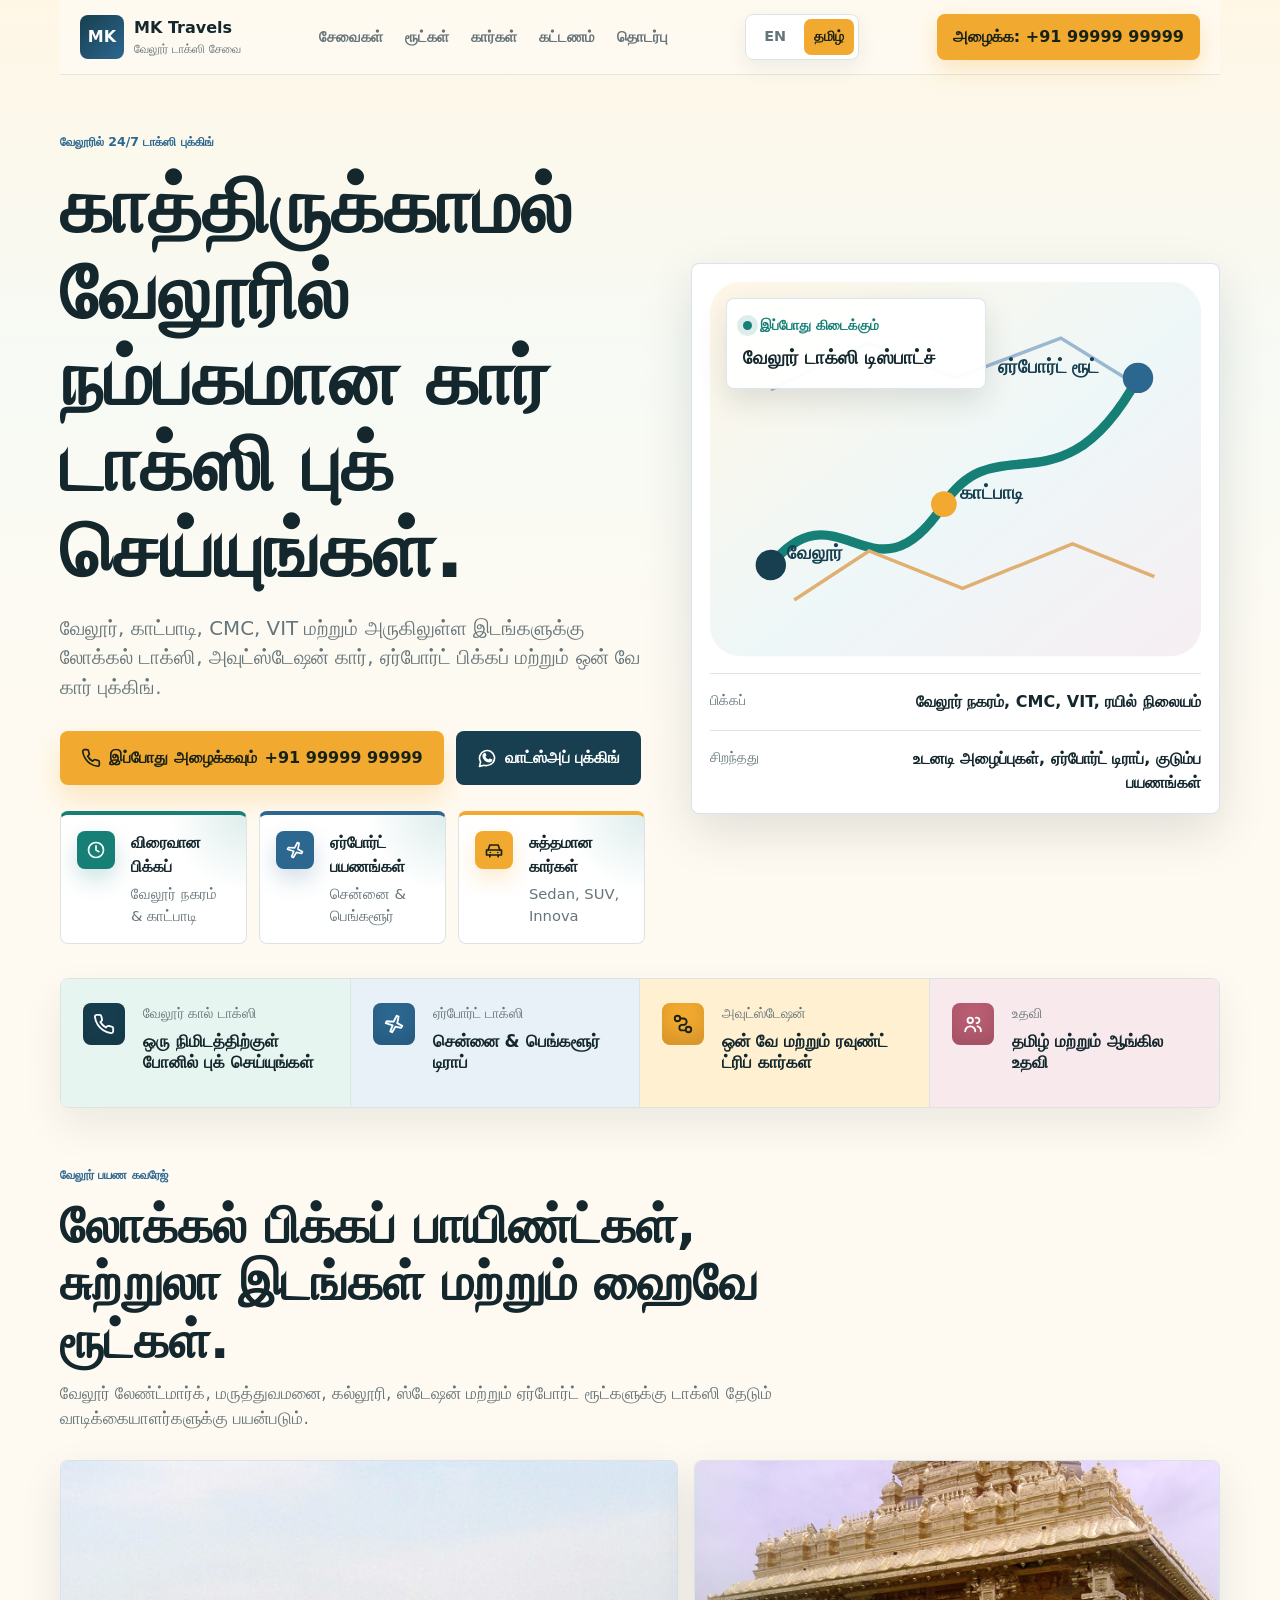
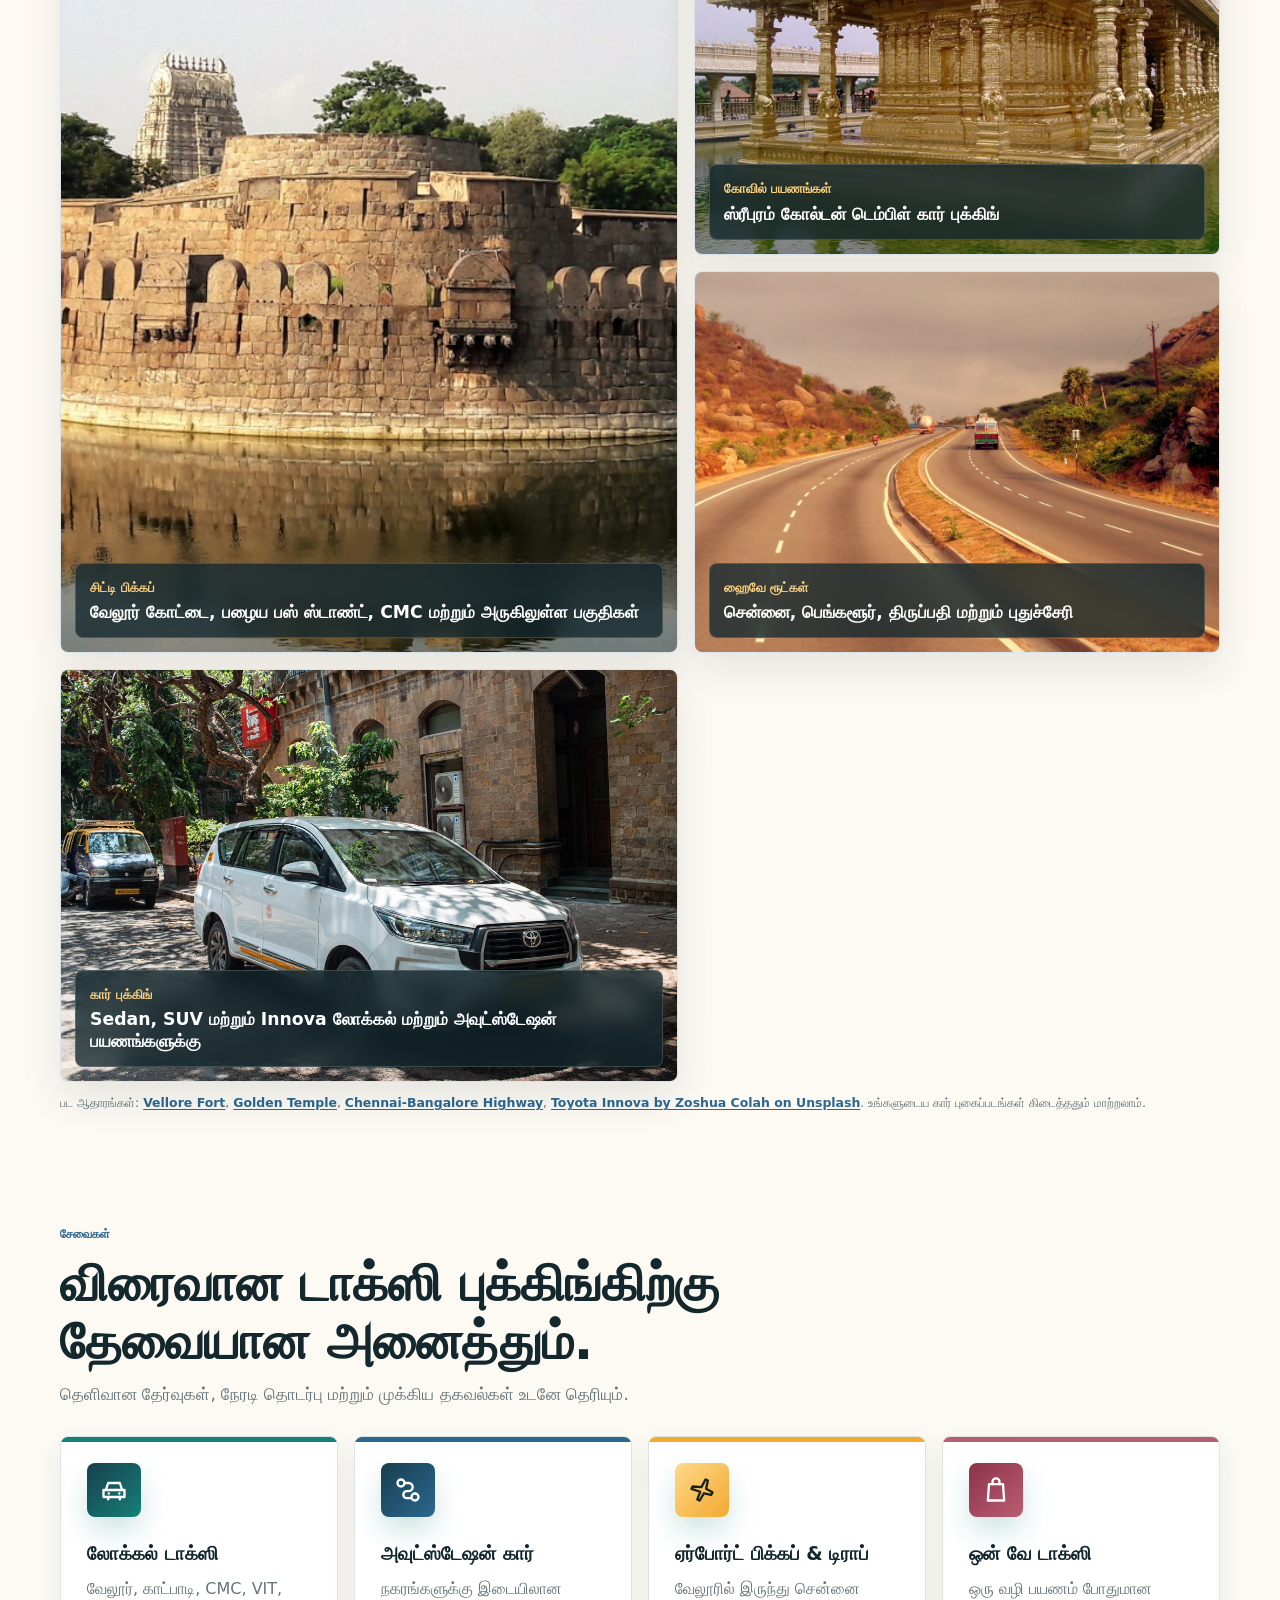
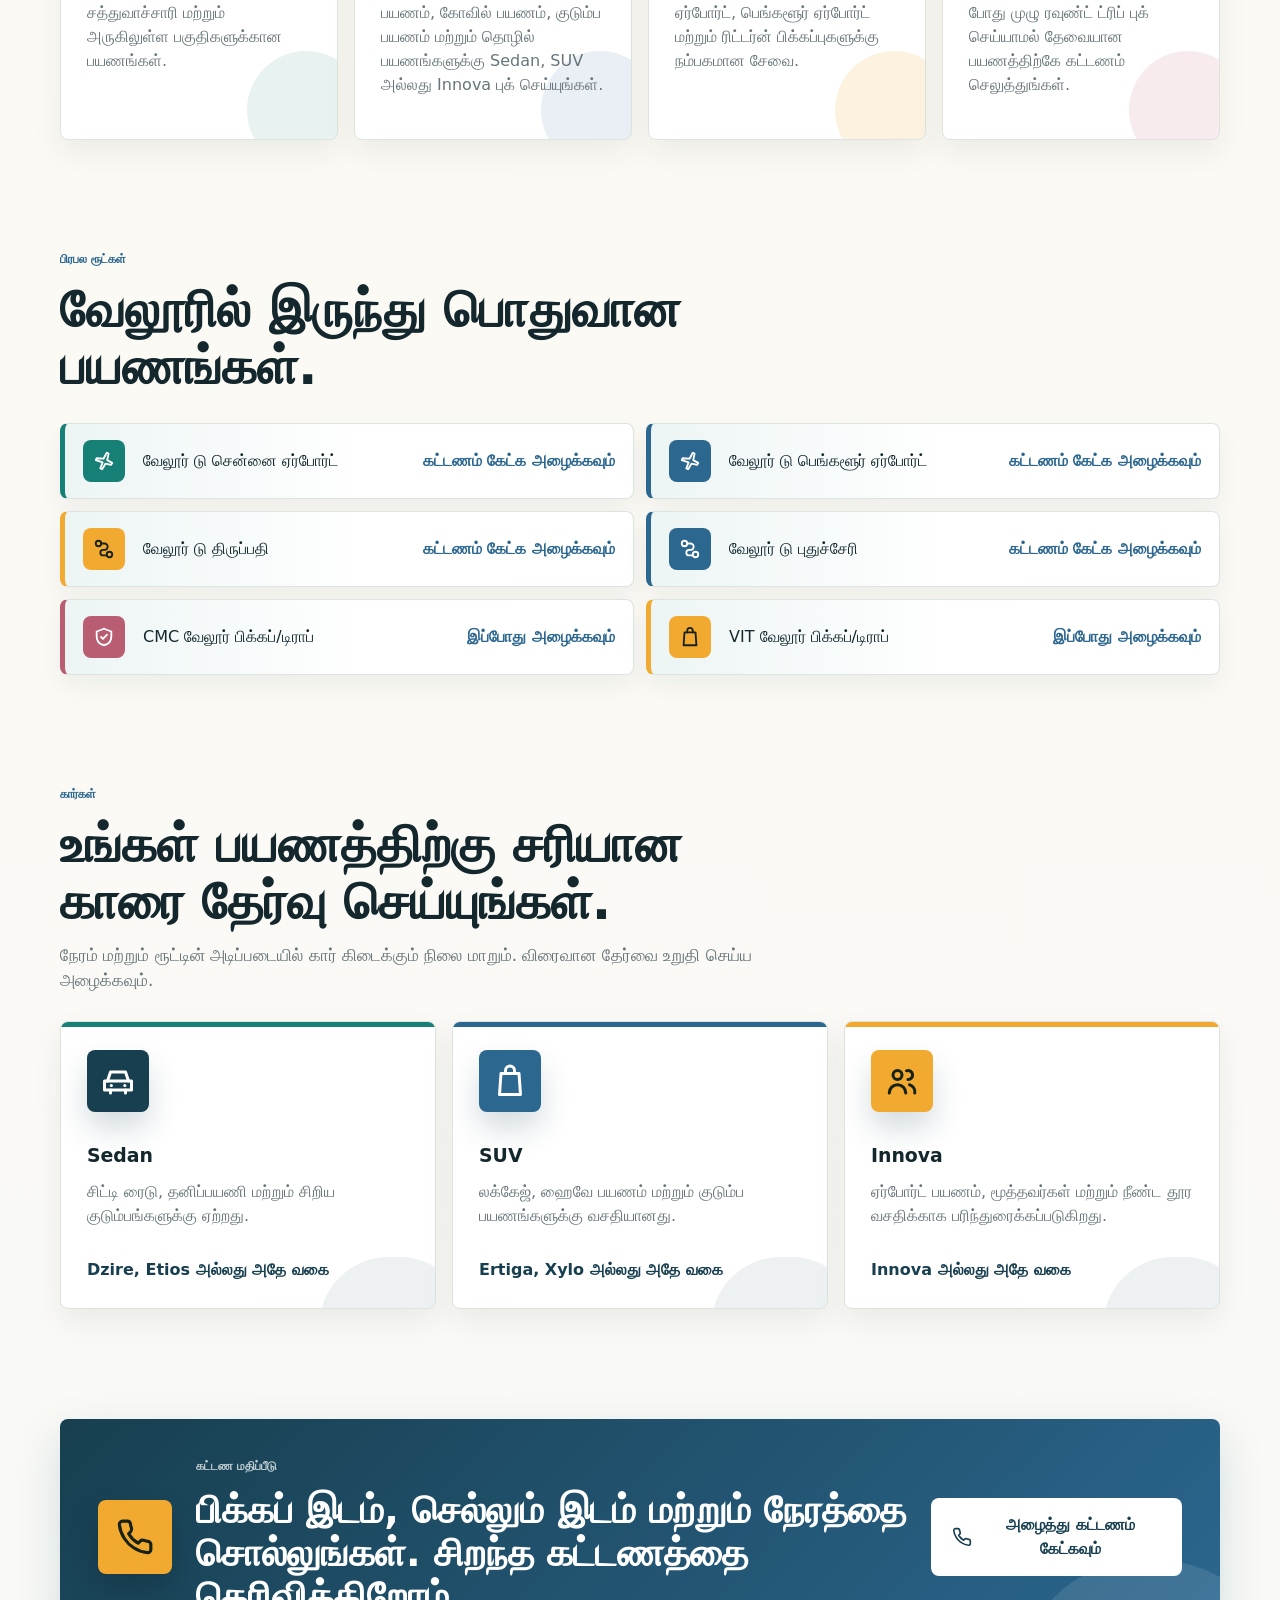
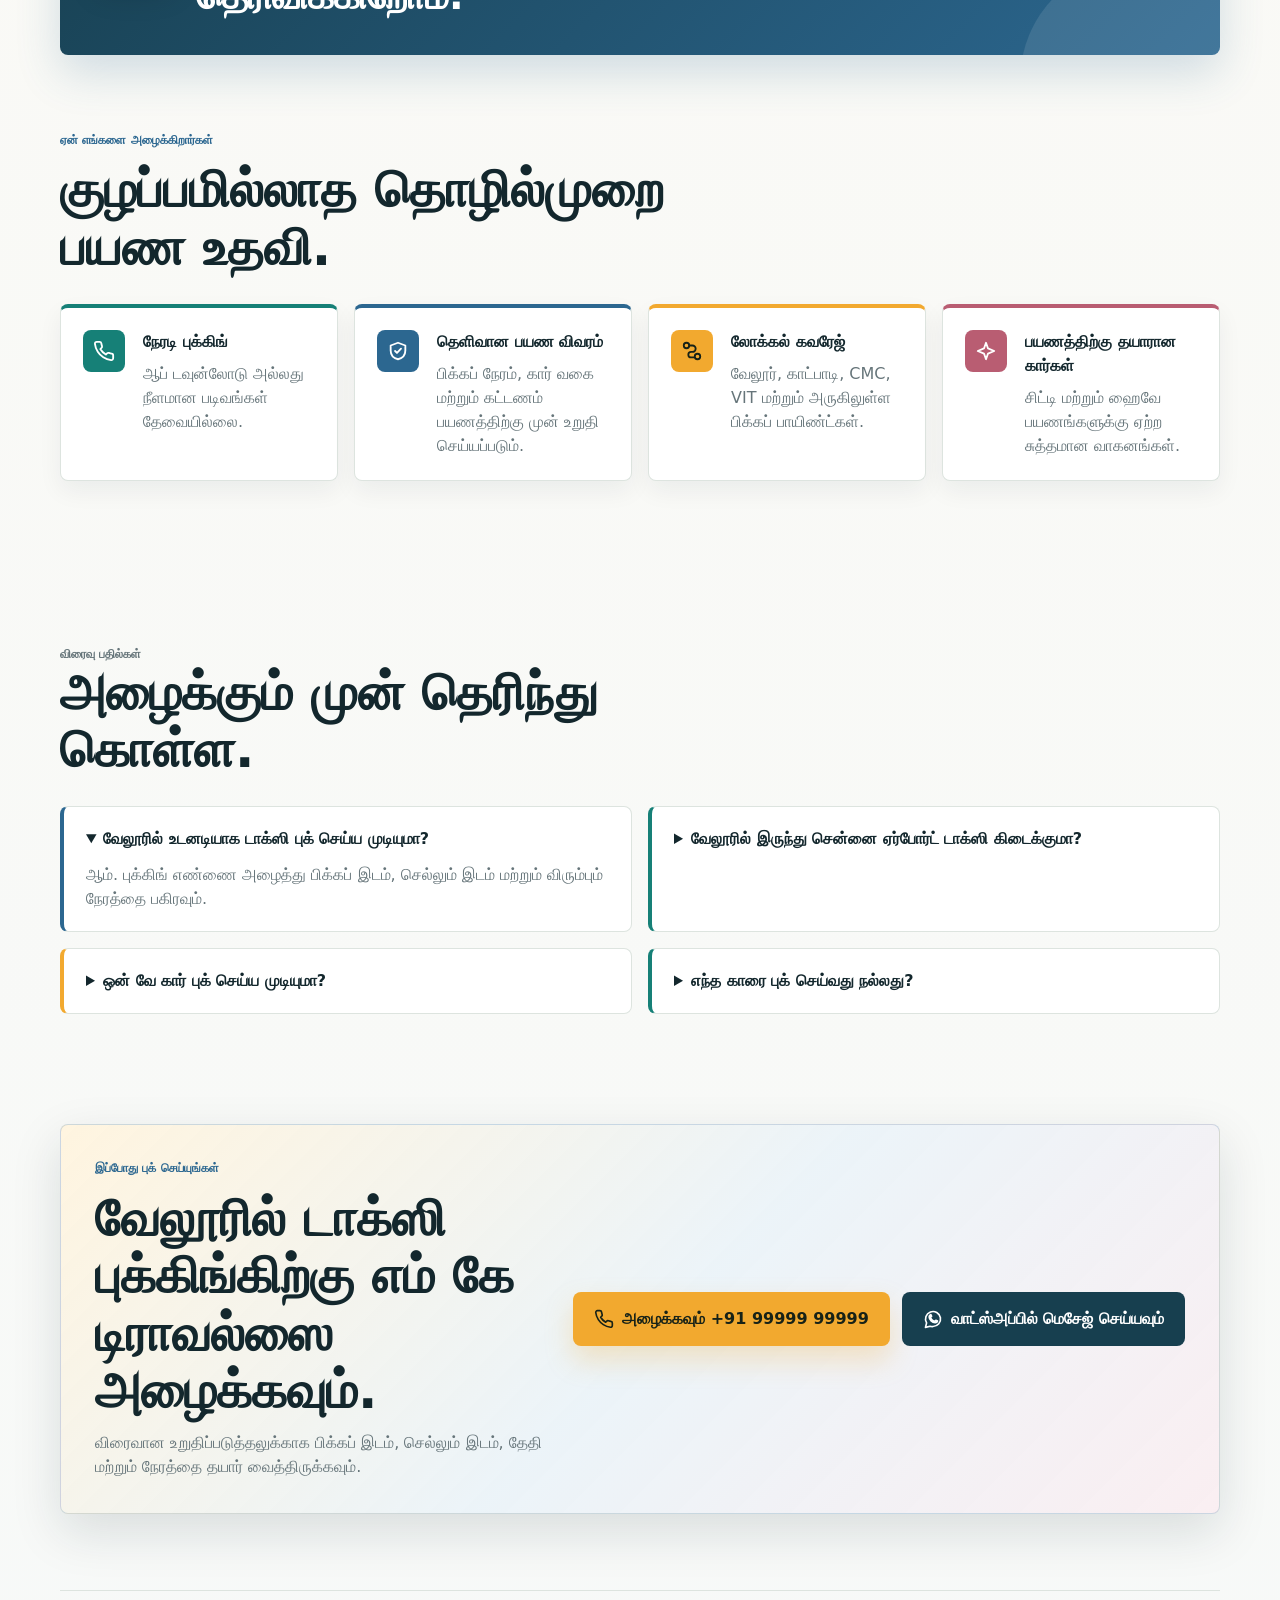
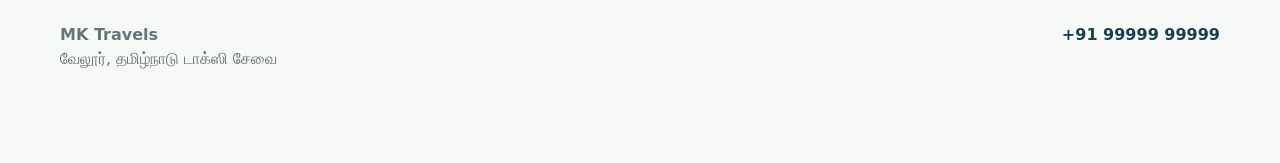
==== commit 1bc294a1: "Add files via upload pdate website visuals" ====
--- a/mk travels website/ta.html
+++ b/mk travels website/ta.html
@@ -85,6 +85,52 @@
     </script>
   </head>
   <body>
+    <svg class="icon-sprite" aria-hidden="true" focusable="false">
+      <symbol id="icon-phone" viewBox="0 0 24 24" fill="none" stroke="currentColor" stroke-width="2" stroke-linecap="round" stroke-linejoin="round">
+        <path d="M22 16.9v3a2 2 0 0 1-2.2 2 19.8 19.8 0 0 1-8.6-3.1 19.4 19.4 0 0 1-6-6A19.8 19.8 0 0 1 2.1 4.2 2 2 0 0 1 4.1 2h3a2 2 0 0 1 2 1.7c.1 1 .4 1.9.7 2.8a2 2 0 0 1-.5 2.1L8 9.9a16 16 0 0 0 6 6l1.3-1.3a2 2 0 0 1 2.1-.5c.9.3 1.8.6 2.8.7a2 2 0 0 1 1.8 2.1Z" />
+      </symbol>
+      <symbol id="icon-whatsapp" viewBox="0 0 24 24" fill="none" stroke="currentColor" stroke-width="2" stroke-linecap="round" stroke-linejoin="round">
+        <path d="M12 21a9 9 0 1 0-7.7-4.4L3 22l5.5-1.3A9 9 0 0 0 12 21Z" />
+        <path d="M8.8 8.7c.2 3 2.5 5.4 5.5 6.2l1.1-1.3 2.1.9c-.4 1.3-1.4 2-2.8 2-3.8-.2-7-3.3-7.3-7.1 0-1.4.7-2.4 2-2.8l.9 2.1-1.5 1Z" />
+      </symbol>
+      <symbol id="icon-car" viewBox="0 0 24 24" fill="none" stroke="currentColor" stroke-width="2" stroke-linecap="round" stroke-linejoin="round">
+        <path d="M5 12 7 6h10l2 6" />
+        <path d="M3 12h18v6H3z" />
+        <path d="M7 18v2" />
+        <path d="M17 18v2" />
+        <path d="M7.5 15h.1" />
+        <path d="M16.5 15h.1" />
+      </symbol>
+      <symbol id="icon-plane" viewBox="0 0 24 24" fill="none" stroke="currentColor" stroke-width="2" stroke-linecap="round" stroke-linejoin="round">
+        <path d="M10.5 13.5 3 11l1-2 7.5.5L15 3l2 1-1.5 7 5.5 3-1.2 2.2-6.1-1.4L10 21l-2-1 2.5-6.5Z" />
+      </symbol>
+      <symbol id="icon-route" viewBox="0 0 24 24" fill="none" stroke="currentColor" stroke-width="2" stroke-linecap="round" stroke-linejoin="round">
+        <circle cx="6" cy="6" r="3" />
+        <circle cx="18" cy="18" r="3" />
+        <path d="M9 6h3.5A3.5 3.5 0 0 1 16 9.5v0A3.5 3.5 0 0 1 12.5 13H11a3 3 0 0 0 0 6h4" />
+      </symbol>
+      <symbol id="icon-shield" viewBox="0 0 24 24" fill="none" stroke="currentColor" stroke-width="2" stroke-linecap="round" stroke-linejoin="round">
+        <path d="M12 3 20 6v5.5c0 4.8-3.2 8.4-8 9.5-4.8-1.1-8-4.7-8-9.5V6l8-3Z" />
+        <path d="m8.8 12 2.1 2.1 4.4-4.6" />
+      </symbol>
+      <symbol id="icon-clock" viewBox="0 0 24 24" fill="none" stroke="currentColor" stroke-width="2" stroke-linecap="round" stroke-linejoin="round">
+        <circle cx="12" cy="12" r="9" />
+        <path d="M12 7v5l3.5 2" />
+      </symbol>
+      <symbol id="icon-spark" viewBox="0 0 24 24" fill="none" stroke="currentColor" stroke-width="2" stroke-linecap="round" stroke-linejoin="round">
+        <path d="M12 3 14.2 9.2 21 12l-6.8 2.8L12 21l-2.2-6.2L3 12l6.8-2.8L12 3Z" />
+      </symbol>
+      <symbol id="icon-users" viewBox="0 0 24 24" fill="none" stroke="currentColor" stroke-width="2" stroke-linecap="round" stroke-linejoin="round">
+        <circle cx="9" cy="8" r="3" />
+        <path d="M3.5 20a5.5 5.5 0 0 1 11 0" />
+        <path d="M16 11a3 3 0 1 0-1-5.8" />
+        <path d="M17 14.5a5 5 0 0 1 3.5 5.5" />
+      </symbol>
+      <symbol id="icon-bag" viewBox="0 0 24 24" fill="none" stroke="currentColor" stroke-width="2" stroke-linecap="round" stroke-linejoin="round">
+        <path d="M6 7h12l1 14H5L6 7Z" />
+        <path d="M9 7V5a3 3 0 0 1 6 0v2" />
+      </symbol>
+    </svg>
     <header class="site-header" data-header>
       <a class="brand" href="#top" aria-label="எம் கே டிராவல்ஸ் முகப்பு">
         <span class="brand-mark">MK</span>
@@ -128,18 +174,20 @@
 
           <div class="hero-actions" aria-label="முக்கிய புக்கிங் செயல்கள்">
             <a class="btn btn-primary" href="tel:+919999999999" data-track="hero-call">
+              <svg class="ui-icon" aria-hidden="true"><use href="#icon-phone" /></svg>
               இப்போது அழைக்கவும்
               <span>+91 99999 99999</span>
             </a>
             <a class="btn btn-secondary" href="https://wa.me/919999999999?text=%E0%AE%B5%E0%AF%87%E0%AE%B2%E0%AF%82%E0%AE%B0%E0%AE%BF%E0%AE%B2%E0%AF%8D%20%E0%AE%9F%E0%AE%BE%E0%AE%95%E0%AF%8D%E0%AE%B8%E0%AE%BF%20%E0%AE%AA%E0%AF%81%E0%AE%95%E0%AF%8D%20%E0%AE%9A%E0%AF%86%E0%AE%AF%E0%AF%8D%E0%AE%AF%20%E0%AE%B5%E0%AF%87%E0%AE%A3%E0%AF%8D%E0%AE%9F%E0%AF%81%E0%AE%AE%E0%AF%8D" data-track="hero-whatsapp">
+              <svg class="ui-icon" aria-hidden="true"><use href="#icon-whatsapp" /></svg>
               வாட்ஸ்அப் புக்கிங்
             </a>
           </div>
 
           <ul class="quick-facts" aria-label="முக்கிய சேவை விவரங்கள்">
-            <li><strong>விரைவான பிக்கப்</strong><span>வேலூர் நகரம் &amp; காட்பாடி</span></li>
-            <li><strong>ஏர்போர்ட் பயணங்கள்</strong><span>சென்னை &amp; பெங்களூர்</span></li>
-            <li><strong>சுத்தமான கார்கள்</strong><span>Sedan, SUV, Innova</span></li>
+            <li><svg class="feature-icon" aria-hidden="true"><use href="#icon-clock" /></svg><strong>விரைவான பிக்கப்</strong><span>வேலூர் நகரம் &amp; காட்பாடி</span></li>
+            <li><svg class="feature-icon" aria-hidden="true"><use href="#icon-plane" /></svg><strong>ஏர்போர்ட் பயணங்கள்</strong><span>சென்னை &amp; பெங்களூர்</span></li>
+            <li><svg class="feature-icon" aria-hidden="true"><use href="#icon-car" /></svg><strong>சுத்தமான கார்கள்</strong><span>Sedan, SUV, Innova</span></li>
           </ul>
         </div>
 
@@ -189,18 +237,22 @@
 
       <section class="instant-info" aria-label="உடனடி புக்கிங் தகவல்">
         <article>
+          <svg class="info-icon" aria-hidden="true"><use href="#icon-phone" /></svg>
           <span>வேலூர் கால் டாக்ஸி</span>
           <strong>ஒரு நிமிடத்திற்குள் போனில் புக் செய்யுங்கள்</strong>
         </article>
         <article>
+          <svg class="info-icon" aria-hidden="true"><use href="#icon-plane" /></svg>
           <span>ஏர்போர்ட் டாக்ஸி</span>
           <strong>சென்னை &amp; பெங்களூர் டிராப்</strong>
         </article>
         <article>
+          <svg class="info-icon" aria-hidden="true"><use href="#icon-route" /></svg>
           <span>அவுட்ஸ்டேஷன்</span>
           <strong>ஒன் வே மற்றும் ரவுண்ட் ட்ரிப் கார்கள்</strong>
         </article>
         <article>
+          <svg class="info-icon" aria-hidden="true"><use href="#icon-users" /></svg>
           <span>உதவி</span>
           <strong>தமிழ் மற்றும் ஆங்கில உதவி</strong>
         </article>
@@ -289,22 +341,22 @@
 
         <div class="service-grid">
           <article class="service-card">
-            <span class="icon">01</span>
+            <span class="icon"><svg aria-hidden="true"><use href="#icon-car" /></svg></span>
             <h3>லோக்கல் டாக்ஸி</h3>
             <p>வேலூர், காட்பாடி, CMC, VIT, சத்துவாச்சாரி மற்றும் அருகிலுள்ள பகுதிகளுக்கான பயணங்கள்.</p>
           </article>
           <article class="service-card">
-            <span class="icon">02</span>
+            <span class="icon"><svg aria-hidden="true"><use href="#icon-route" /></svg></span>
             <h3>அவுட்ஸ்டேஷன் கார்</h3>
             <p>நகரங்களுக்கு இடையிலான பயணம், கோவில் பயணம், குடும்ப பயணம் மற்றும் தொழில் பயணங்களுக்கு Sedan, SUV அல்லது Innova புக் செய்யுங்கள்.</p>
           </article>
           <article class="service-card">
-            <span class="icon">03</span>
+            <span class="icon"><svg aria-hidden="true"><use href="#icon-plane" /></svg></span>
             <h3>ஏர்போர்ட் பிக்கப் &amp; டிராப்</h3>
             <p>வேலூரில் இருந்து சென்னை ஏர்போர்ட், பெங்களூர் ஏர்போர்ட் மற்றும் ரிட்டர்ன் பிக்கப்புகளுக்கு நம்பகமான சேவை.</p>
           </article>
           <article class="service-card">
-            <span class="icon">04</span>
+            <span class="icon"><svg aria-hidden="true"><use href="#icon-bag" /></svg></span>
             <h3>ஒன் வே டாக்ஸி</h3>
             <p>ஒரு வழி பயணம் போதுமான போது முழு ரவுண்ட் ட்ரிப் புக் செய்யாமல் தேவையான பயணத்திற்கே கட்டணம் செலுத்துங்கள்.</p>
           </article>
@@ -318,12 +370,12 @@
         </div>
 
         <div class="route-list">
-          <a href="tel:+919999999999" data-track="route-call"><span>வேலூர் டு சென்னை ஏர்போர்ட்</span><strong>கட்டணம் கேட்க அழைக்கவும்</strong></a>
-          <a href="tel:+919999999999" data-track="route-call"><span>வேலூர் டு பெங்களூர் ஏர்போர்ட்</span><strong>கட்டணம் கேட்க அழைக்கவும்</strong></a>
-          <a href="tel:+919999999999" data-track="route-call"><span>வேலூர் டு திருப்பதி</span><strong>கட்டணம் கேட்க அழைக்கவும்</strong></a>
-          <a href="tel:+919999999999" data-track="route-call"><span>வேலூர் டு புதுச்சேரி</span><strong>கட்டணம் கேட்க அழைக்கவும்</strong></a>
-          <a href="tel:+919999999999" data-track="route-call"><span>CMC வேலூர் பிக்கப்/டிராப்</span><strong>இப்போது அழைக்கவும்</strong></a>
-          <a href="tel:+919999999999" data-track="route-call"><span>VIT வேலூர் பிக்கப்/டிராப்</span><strong>இப்போது அழைக்கவும்</strong></a>
+          <a href="tel:+919999999999" data-track="route-call"><svg class="route-icon" aria-hidden="true"><use href="#icon-plane" /></svg><span>வேலூர் டு சென்னை ஏர்போர்ட்</span><strong>கட்டணம் கேட்க அழைக்கவும்</strong></a>
+          <a href="tel:+919999999999" data-track="route-call"><svg class="route-icon" aria-hidden="true"><use href="#icon-plane" /></svg><span>வேலூர் டு பெங்களூர் ஏர்போர்ட்</span><strong>கட்டணம் கேட்க அழைக்கவும்</strong></a>
+          <a href="tel:+919999999999" data-track="route-call"><svg class="route-icon" aria-hidden="true"><use href="#icon-route" /></svg><span>வேலூர் டு திருப்பதி</span><strong>கட்டணம் கேட்க அழைக்கவும்</strong></a>
+          <a href="tel:+919999999999" data-track="route-call"><svg class="route-icon" aria-hidden="true"><use href="#icon-route" /></svg><span>வேலூர் டு புதுச்சேரி</span><strong>கட்டணம் கேட்க அழைக்கவும்</strong></a>
+          <a href="tel:+919999999999" data-track="route-call"><svg class="route-icon" aria-hidden="true"><use href="#icon-shield" /></svg><span>CMC வேலூர் பிக்கப்/டிராப்</span><strong>இப்போது அழைக்கவும்</strong></a>
+          <a href="tel:+919999999999" data-track="route-call"><svg class="route-icon" aria-hidden="true"><use href="#icon-bag" /></svg><span>VIT வேலூர் பிக்கப்/டிராப்</span><strong>இப்போது அழைக்கவும்</strong></a>
         </div>
       </section>
 
@@ -336,16 +388,19 @@
 
         <div class="fleet-grid">
           <article>
+            <svg class="fleet-icon" aria-hidden="true"><use href="#icon-car" /></svg>
             <h3>Sedan</h3>
             <p>சிட்டி ரைடு, தனிப்பயணி மற்றும் சிறிய குடும்பங்களுக்கு ஏற்றது.</p>
             <span>Dzire, Etios அல்லது அதே வகை</span>
           </article>
           <article>
+            <svg class="fleet-icon" aria-hidden="true"><use href="#icon-bag" /></svg>
             <h3>SUV</h3>
             <p>லக்கேஜ், ஹைவே பயணம் மற்றும் குடும்ப பயணங்களுக்கு வசதியானது.</p>
             <span>Ertiga, Xylo அல்லது அதே வகை</span>
           </article>
           <article>
+            <svg class="fleet-icon" aria-hidden="true"><use href="#icon-users" /></svg>
             <h3>Innova</h3>
             <p>ஏர்போர்ட் பயணம், மூத்தவர்கள் மற்றும் நீண்ட தூர வசதிக்காக பரிந்துரைக்கப்படுகிறது.</p>
             <span>Innova அல்லது அதே வகை</span>
@@ -354,11 +409,12 @@
       </section>
 
       <section id="fares" class="fare-band">
+        <svg class="band-icon" aria-hidden="true"><use href="#icon-phone" /></svg>
         <div>
           <p class="eyebrow">கட்டண மதிப்பீடு</p>
           <h2>பிக்கப் இடம், செல்லும் இடம் மற்றும் நேரத்தை சொல்லுங்கள். சிறந்த கட்டணத்தை தெரிவிக்கிறோம்.</h2>
         </div>
-        <a class="btn btn-light" href="tel:+919999999999" data-track="fare-call">அழைத்து கட்டணம் கேட்கவும்</a>
+        <a class="btn btn-light" href="tel:+919999999999" data-track="fare-call"><svg class="ui-icon" aria-hidden="true"><use href="#icon-phone" /></svg>அழைத்து கட்டணம் கேட்கவும்</a>
       </section>
 
       <section class="why section-pad">
@@ -367,10 +423,10 @@
           <h2>குழப்பமில்லாத தொழில்முறை பயண உதவி.</h2>
         </div>
         <div class="why-grid">
-          <div><strong>நேரடி புக்கிங்</strong><span>ஆப் டவுன்லோடு அல்லது நீளமான படிவங்கள் தேவையில்லை.</span></div>
-          <div><strong>தெளிவான பயண விவரம்</strong><span>பிக்கப் நேரம், கார் வகை மற்றும் கட்டணம் பயணத்திற்கு முன் உறுதி செய்யப்படும்.</span></div>
-          <div><strong>லோக்கல் கவரேஜ்</strong><span>வேலூர், காட்பாடி, CMC, VIT மற்றும் அருகிலுள்ள பிக்கப் பாயிண்ட்கள்.</span></div>
-          <div><strong>பயணத்திற்கு தயாரான கார்கள்</strong><span>சிட்டி மற்றும் ஹைவே பயணங்களுக்கு ஏற்ற சுத்தமான வாகனங்கள்.</span></div>
+          <div><svg class="why-icon" aria-hidden="true"><use href="#icon-phone" /></svg><strong>நேரடி புக்கிங்</strong><span>ஆப் டவுன்லோடு அல்லது நீளமான படிவங்கள் தேவையில்லை.</span></div>
+          <div><svg class="why-icon" aria-hidden="true"><use href="#icon-shield" /></svg><strong>தெளிவான பயண விவரம்</strong><span>பிக்கப் நேரம், கார் வகை மற்றும் கட்டணம் பயணத்திற்கு முன் உறுதி செய்யப்படும்.</span></div>
+          <div><svg class="why-icon" aria-hidden="true"><use href="#icon-route" /></svg><strong>லோக்கல் கவரேஜ்</strong><span>வேலூர், காட்பாடி, CMC, VIT மற்றும் அருகிலுள்ள பிக்கப் பாயிண்ட்கள்.</span></div>
+          <div><svg class="why-icon" aria-hidden="true"><use href="#icon-spark" /></svg><strong>பயணத்திற்கு தயாரான கார்கள்</strong><span>சிட்டி மற்றும் ஹைவே பயணங்களுக்கு ஏற்ற சுத்தமான வாகனங்கள்.</span></div>
         </div>
       </section>
 
@@ -407,8 +463,8 @@
             <p>விரைவான உறுதிப்படுத்தலுக்காக பிக்கப் இடம், செல்லும் இடம், தேதி மற்றும் நேரத்தை தயார் வைத்திருக்கவும்.</p>
           </div>
           <div class="contact-actions">
-            <a class="btn btn-primary" href="tel:+919999999999" data-track="contact-call">அழைக்கவும் +91 99999 99999</a>
-            <a class="btn btn-secondary" href="https://wa.me/919999999999?text=%E0%AE%B5%E0%AF%87%E0%AE%B2%E0%AF%82%E0%AE%B0%E0%AE%BF%E0%AE%B2%E0%AF%8D%20%E0%AE%9F%E0%AE%BE%E0%AE%95%E0%AF%8D%E0%AE%B8%E0%AE%BF%20%E0%AE%AA%E0%AF%81%E0%AE%95%E0%AF%8D%20%E0%AE%9A%E0%AF%86%E0%AE%AF%E0%AF%8D%E0%AE%AF%20%E0%AE%B5%E0%AF%87%E0%AE%A3%E0%AF%8D%E0%AE%9F%E0%AF%81%E0%AE%AE%E0%AF%8D" data-track="contact-whatsapp">வாட்ஸ்அப்பில் மெசேஜ் செய்யவும்</a>
+            <a class="btn btn-primary" href="tel:+919999999999" data-track="contact-call"><svg class="ui-icon" aria-hidden="true"><use href="#icon-phone" /></svg>அழைக்கவும் +91 99999 99999</a>
+            <a class="btn btn-secondary" href="https://wa.me/919999999999?text=%E0%AE%B5%E0%AF%87%E0%AE%B2%E0%AF%82%E0%AE%B0%E0%AE%BF%E0%AE%B2%E0%AF%8D%20%E0%AE%9F%E0%AE%BE%E0%AE%95%E0%AF%8D%E0%AE%B8%E0%AE%BF%20%E0%AE%AA%E0%AF%81%E0%AE%95%E0%AF%8D%20%E0%AE%9A%E0%AF%86%E0%AE%AF%E0%AF%8D%E0%AE%AF%20%E0%AE%B5%E0%AF%87%E0%AE%A3%E0%AF%8D%E0%AE%9F%E0%AF%81%E0%AE%AE%E0%AF%8D" data-track="contact-whatsapp"><svg class="ui-icon" aria-hidden="true"><use href="#icon-whatsapp" /></svg>வாட்ஸ்அப்பில் மெசேஜ் செய்யவும்</a>
           </div>
         </div>
       </section>
--- a/mk travels website/styles.css
+++ b/mk travels website/styles.css
@@ -24,11 +24,13 @@
 }
 
 html {
+  overflow-x: hidden;
   scroll-behavior: smooth;
 }
 
 body {
   margin: 0;
+  overflow-x: hidden;
   color: var(--ink);
   background:
     linear-gradient(180deg, #fff7e6 0, #f7faf5 360px, #fffaf1 760px, #f7f9f8 100%);
@@ -66,6 +68,36 @@
 
 button {
   font: inherit;
+}
+
+.icon-sprite {
+  position: absolute;
+  width: 0;
+  height: 0;
+  overflow: hidden;
+}
+
+.ui-icon,
+.feature-icon,
+.info-icon,
+.route-icon,
+.fleet-icon,
+.why-icon,
+.band-icon,
+.icon svg {
+  display: inline-block;
+  flex: 0 0 auto;
+  color: currentColor;
+  fill: none;
+  stroke: currentColor;
+  stroke-linecap: round;
+  stroke-linejoin: round;
+  stroke-width: 2;
+}
+
+.ui-icon {
+  width: 20px;
+  height: 20px;
 }
 
 .site-header {
@@ -202,6 +234,7 @@
 
 .hero-copy {
   position: relative;
+  min-width: 0;
 }
 
 .eyebrow {
@@ -300,9 +333,13 @@
 }
 
 .quick-facts li {
+  position: relative;
+  overflow: hidden;
   min-height: 92px;
-  padding: 14px;
-  background: var(--white);
+  padding: 16px 16px 16px 70px;
+  background:
+    radial-gradient(circle at 100% 0, rgba(22, 128, 119, 0.14), transparent 34%),
+    var(--white);
   border: 1px solid var(--line);
   border-top: 4px solid var(--brand-2);
   border-radius: 8px;
@@ -319,6 +356,30 @@
 .quick-facts strong,
 .quick-facts span {
   display: block;
+}
+
+.feature-icon {
+  position: absolute;
+  top: 16px;
+  left: 16px;
+  width: 38px;
+  height: 38px;
+  padding: 9px;
+  color: var(--white);
+  background: var(--brand-2);
+  border-radius: 8px;
+  box-shadow: 0 10px 22px rgba(22, 128, 119, 0.22);
+}
+
+.quick-facts li:nth-child(2) .feature-icon {
+  background: var(--blue);
+  box-shadow: 0 10px 22px rgba(44, 103, 144, 0.22);
+}
+
+.quick-facts li:nth-child(3) .feature-icon {
+  color: #172217;
+  background: var(--accent);
+  box-shadow: 0 10px 22px rgba(242, 169, 47, 0.24);
 }
 
 .quick-facts span {
@@ -329,6 +390,7 @@
 
 .hero-panel {
   position: relative;
+  min-width: 0;
   padding: 18px;
   background: var(--white);
   border: 1px solid rgba(44, 103, 144, 0.18);
@@ -419,8 +481,9 @@
 }
 
 .instant-info article {
+  position: relative;
   min-height: 128px;
-  padding: 24px;
+  padding: 24px 22px 24px 82px;
   color: var(--ink);
   border-right: 1px solid var(--line);
   background: var(--green-soft);
@@ -440,6 +503,32 @@
 
 .instant-info article:last-child {
   border-right: 0;
+}
+
+.info-icon {
+  position: absolute;
+  top: 24px;
+  left: 22px;
+  width: 42px;
+  height: 42px;
+  padding: 10px;
+  color: var(--white);
+  background: var(--brand);
+  border-radius: 8px;
+  box-shadow: inset 0 -10px 18px rgba(0, 0, 0, 0.12);
+}
+
+.instant-info article:nth-child(2) .info-icon {
+  background: var(--blue);
+}
+
+.instant-info article:nth-child(3) .info-icon {
+  color: #172217;
+  background: var(--accent);
+}
+
+.instant-info article:nth-child(4) .info-icon {
+  background: var(--rose);
 }
 
 .instant-info span,
@@ -573,20 +662,41 @@
 
 .service-card {
   min-height: 244px;
-  padding: 24px;
+  padding: 26px;
   position: relative;
   overflow: hidden;
+  box-shadow: 0 12px 30px rgba(19, 39, 45, 0.07);
+  transition: transform 160ms ease, border-color 160ms ease, box-shadow 160ms ease;
+}
+
+.service-card::after {
+  content: "";
+  position: absolute;
+  right: -28px;
+  bottom: -30px;
+  width: 118px;
+  height: 118px;
+  background: rgba(22, 128, 119, 0.1);
+  border-radius: 50%;
+}
+
+.service-card:hover,
+.fleet-grid article:hover {
+  border-color: rgba(44, 103, 144, 0.32);
+  box-shadow: 0 18px 42px rgba(19, 39, 45, 0.11);
+  transform: translateY(-3px);
 }
 
 .service-card::before,
 .fleet-grid article::before {
   content: "";
+  position: absolute;
+  top: 0;
+  right: 0;
+  left: 0;
   display: block;
-  width: 52px;
   height: 5px;
-  margin-bottom: 20px;
   background: var(--brand-2);
-  border-radius: 99px;
 }
 
 .service-card:nth-child(2)::before,
@@ -601,6 +711,18 @@
 
 .service-card:nth-child(4)::before {
   background: var(--rose);
+}
+
+.service-card:nth-child(2)::after {
+  background: rgba(44, 103, 144, 0.1);
+}
+
+.service-card:nth-child(3)::after {
+  background: rgba(242, 169, 47, 0.15);
+}
+
+.service-card:nth-child(4)::after {
+  background: rgba(185, 93, 114, 0.12);
 }
 
 .service-card p,
@@ -612,14 +734,40 @@
 
 .icon {
   display: inline-grid;
-  width: 42px;
-  height: 42px;
+  position: relative;
+  z-index: 1;
+  width: 54px;
+  height: 54px;
   place-items: center;
-  margin-bottom: 20px;
-  color: var(--brand);
-  background: var(--soft);
-  border-radius: 8px;
-  font-weight: 850;
+  margin-bottom: 22px;
+  color: var(--white);
+  background: linear-gradient(135deg, var(--brand), var(--brand-2));
+  border-radius: 8px;
+  box-shadow: 0 14px 28px rgba(22, 128, 119, 0.2);
+}
+
+.service-card:nth-child(2) .icon {
+  background: linear-gradient(135deg, var(--brand), var(--blue));
+}
+
+.service-card:nth-child(3) .icon {
+  color: #172217;
+  background: linear-gradient(135deg, #ffd98a, var(--accent));
+}
+
+.service-card:nth-child(4) .icon {
+  background: linear-gradient(135deg, #8d334a, var(--rose));
+}
+
+.icon svg {
+  width: 28px;
+  height: 28px;
+}
+
+.service-card h3,
+.service-card p {
+  position: relative;
+  z-index: 1;
 }
 
 .routes {
@@ -633,21 +781,25 @@
 }
 
 .route-list a {
-  display: flex;
+  display: grid;
+  grid-template-columns: 46px minmax(0, 1fr) auto;
   align-items: center;
-  justify-content: space-between;
-  gap: 16px;
+  gap: 14px;
   min-height: 70px;
-  padding: 18px 20px;
-  background: var(--white);
+  padding: 16px 18px;
+  background:
+    linear-gradient(90deg, rgba(22, 128, 119, 0.08), rgba(255, 255, 255, 0) 52%),
+    var(--white);
   border: 1px solid var(--line);
   border-left: 5px solid var(--brand-2);
   border-radius: 8px;
-  transition: transform 160ms ease, border-color 160ms ease;
+  box-shadow: 0 10px 24px rgba(19, 39, 45, 0.06);
+  transition: transform 160ms ease, border-color 160ms ease, box-shadow 160ms ease;
 }
 
 .route-list a:hover {
   border-color: rgba(44, 103, 144, 0.36);
+  box-shadow: 0 16px 34px rgba(19, 39, 45, 0.11);
   transform: translateY(-2px);
 }
 
@@ -668,6 +820,28 @@
   white-space: nowrap;
 }
 
+.route-icon {
+  width: 42px;
+  height: 42px;
+  padding: 10px;
+  color: var(--white);
+  background: var(--brand-2);
+  border-radius: 8px;
+}
+
+.route-list a:nth-child(2n) .route-icon {
+  background: var(--blue);
+}
+
+.route-list a:nth-child(3n) .route-icon {
+  color: #172217;
+  background: var(--accent);
+}
+
+.route-list a:nth-child(5n) .route-icon {
+  background: var(--rose);
+}
+
 .fleet {
   padding-top: 34px;
 }
@@ -677,8 +851,50 @@
 }
 
 .fleet-grid article {
+  position: relative;
+  overflow: hidden;
   min-height: 200px;
-  padding: 24px;
+  padding: 28px 26px 26px;
+  box-shadow: 0 12px 30px rgba(19, 39, 45, 0.07);
+}
+
+.fleet-grid article::after {
+  content: "";
+  position: absolute;
+  right: -34px;
+  bottom: -44px;
+  width: 150px;
+  height: 95px;
+  background: currentColor;
+  color: rgba(23, 63, 79, 0.07);
+  border-radius: 70px 70px 18px 18px;
+}
+
+.fleet-icon {
+  width: 62px;
+  height: 62px;
+  padding: 13px;
+  margin-bottom: 22px;
+  color: var(--white);
+  background: var(--brand);
+  border-radius: 8px;
+  box-shadow: 0 16px 30px rgba(23, 63, 79, 0.18);
+}
+
+.fleet-grid article:nth-child(2) .fleet-icon {
+  background: var(--blue);
+}
+
+.fleet-grid article:nth-child(3) .fleet-icon {
+  color: #172217;
+  background: var(--accent);
+}
+
+.fleet-grid h3,
+.fleet-grid p,
+.fleet-grid span {
+  position: relative;
+  z-index: 1;
 }
 
 .fleet-grid span {
@@ -689,6 +905,8 @@
 }
 
 .fare-band {
+  position: relative;
+  overflow: hidden;
   display: flex;
   align-items: center;
   justify-content: space-between;
@@ -702,6 +920,32 @@
   box-shadow: 0 18px 45px rgba(44, 103, 144, 0.2);
 }
 
+.fare-band::after {
+  content: "";
+  position: absolute;
+  right: -60px;
+  bottom: -86px;
+  width: 260px;
+  height: 180px;
+  background: rgba(255, 255, 255, 0.1);
+  border-radius: 120px 120px 24px 24px;
+}
+
+.fare-band > * {
+  position: relative;
+  z-index: 1;
+}
+
+.band-icon {
+  width: 74px;
+  height: 74px;
+  padding: 18px;
+  color: #172217;
+  background: var(--accent);
+  border-radius: 8px;
+  box-shadow: 0 16px 32px rgba(0, 0, 0, 0.18);
+}
+
 .fare-band .eyebrow {
   color: rgba(255, 255, 255, 0.72);
 }
@@ -717,9 +961,12 @@
 }
 
 .why-grid div {
+  position: relative;
+  overflow: hidden;
   min-height: 142px;
-  padding: 22px;
+  padding: 22px 22px 22px 82px;
   border-top: 4px solid var(--brand-2);
+  box-shadow: 0 10px 24px rgba(19, 39, 45, 0.06);
 }
 
 .why-grid div:nth-child(2) {
@@ -737,6 +984,31 @@
 .why-grid strong,
 .why-grid span {
   display: block;
+}
+
+.why-icon {
+  position: absolute;
+  top: 22px;
+  left: 22px;
+  width: 42px;
+  height: 42px;
+  padding: 10px;
+  color: var(--white);
+  background: var(--brand-2);
+  border-radius: 8px;
+}
+
+.why-grid div:nth-child(2) .why-icon {
+  background: var(--blue);
+}
+
+.why-grid div:nth-child(3) .why-icon {
+  color: #172217;
+  background: var(--accent);
+}
+
+.why-grid div:nth-child(4) .why-icon {
+  background: var(--rose);
 }
 
 .why-grid span {
@@ -888,7 +1160,7 @@
   }
 
   .hero {
-    grid-template-columns: 1fr;
+    grid-template-columns: minmax(0, 1fr);
     min-height: 0;
     padding-top: 46px;
   }
@@ -935,13 +1207,17 @@
   }
 
   .section-pad {
-    width: min(100% - 28px, var(--max));
+    width: auto;
+    max-width: var(--max);
+    margin-right: 14px;
+    margin-left: 14px;
     padding: 54px 0;
   }
 
   .hero {
     gap: 30px;
     padding-top: 34px;
+    padding-bottom: 118px;
   }
 
   h1 {
@@ -974,7 +1250,9 @@
   }
 
   .instant-info {
-    width: min(100% - 28px, var(--max));
+    width: auto;
+    margin-right: 14px;
+    margin-left: 14px;
   }
 
   .instant-info article {
@@ -994,10 +1272,18 @@
   }
 
   .booking-strip,
-  .route-list a,
   .fare-band,
   .site-footer {
     display: block;
+  }
+
+  .route-list a {
+    grid-template-columns: 42px minmax(0, 1fr);
+  }
+
+  .route-list strong {
+    grid-column: 2;
+    margin-top: 4px;
   }
 
   .booking-strip strong {
@@ -1007,14 +1293,18 @@
     text-align: left;
   }
 
-  .route-list strong {
-    display: block;
-    margin-top: 6px;
-  }
-
   .fare-band {
-    width: min(100% - 28px, var(--max));
+    width: auto;
+    margin-right: 14px;
+    margin-left: 14px;
     padding: 28px;
+  }
+
+  .band-icon {
+    width: 58px;
+    height: 58px;
+    padding: 14px;
+    margin-bottom: 18px;
   }
 
   .fare-band .btn {
@@ -1027,7 +1317,9 @@
   }
 
   .site-footer {
-    width: min(100% - 28px, var(--max));
+    width: auto;
+    margin-right: 14px;
+    margin-left: 14px;
   }
 
   .site-footer a {
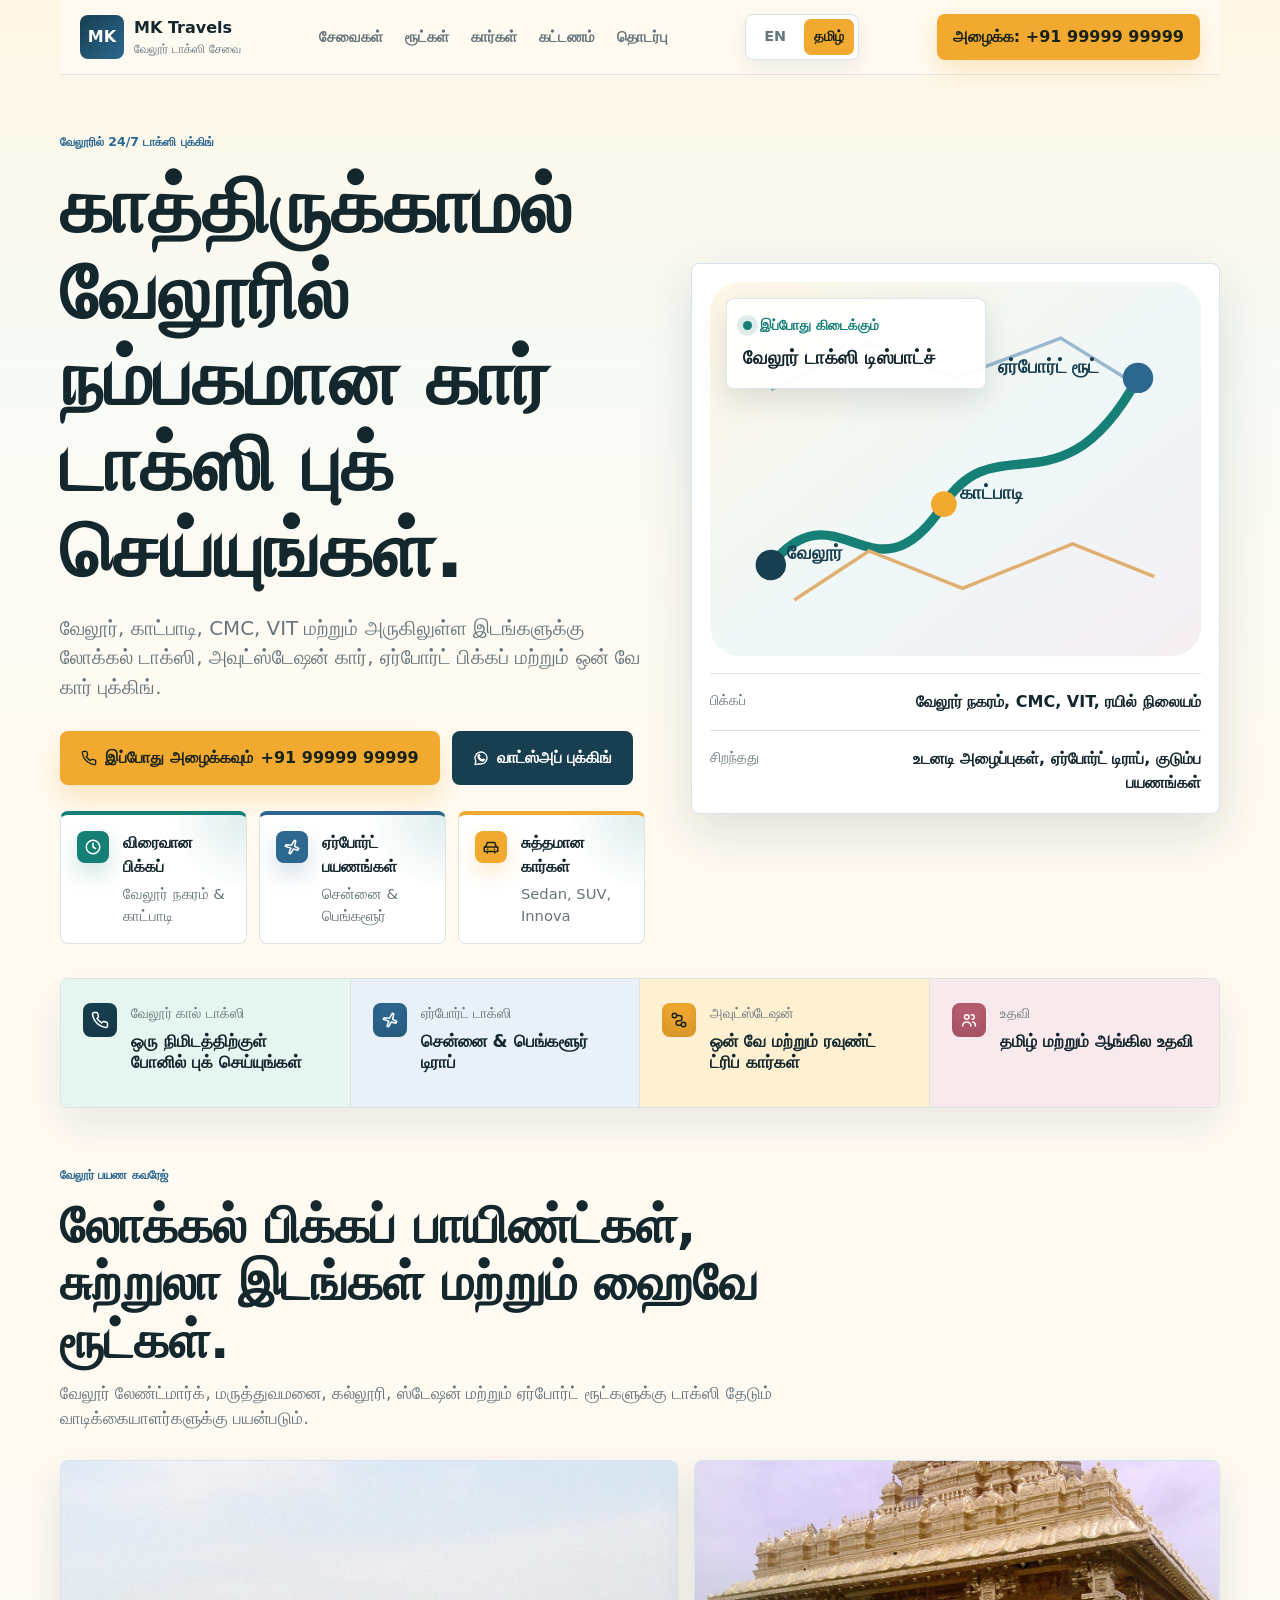
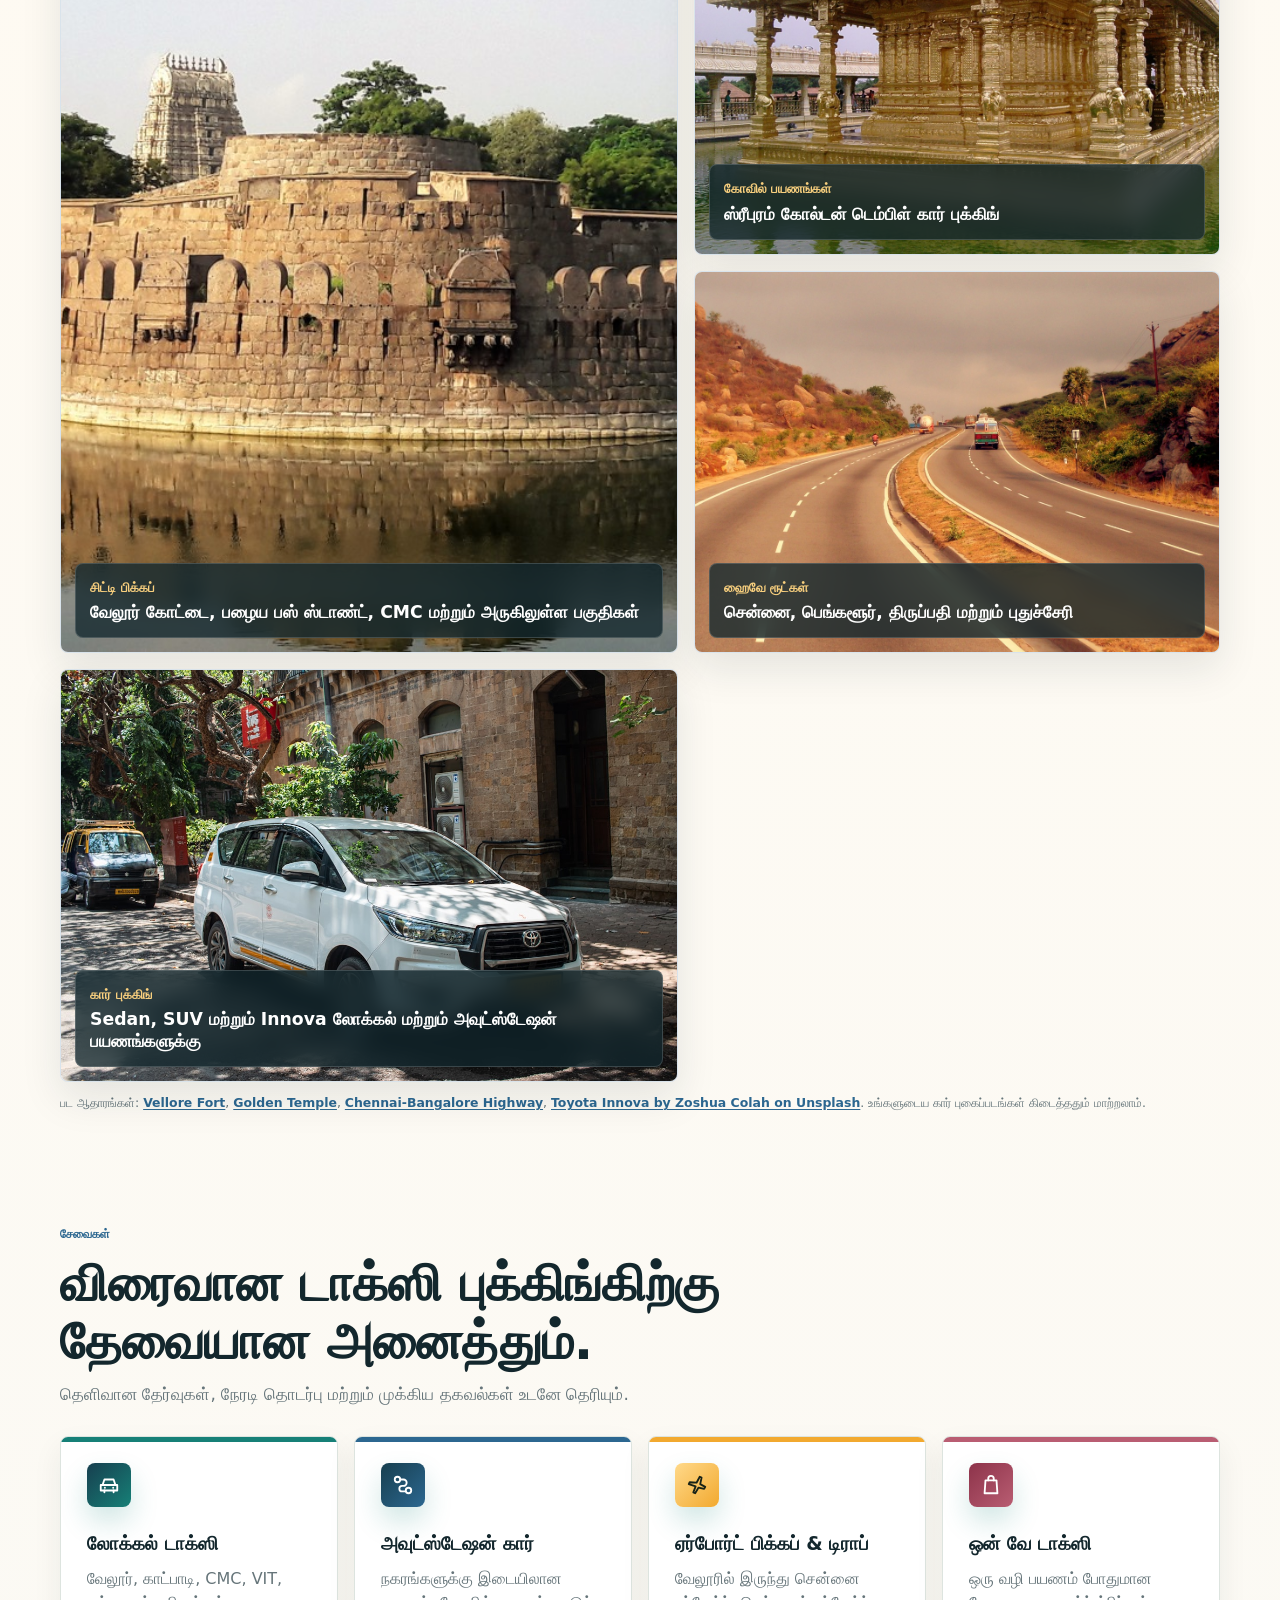
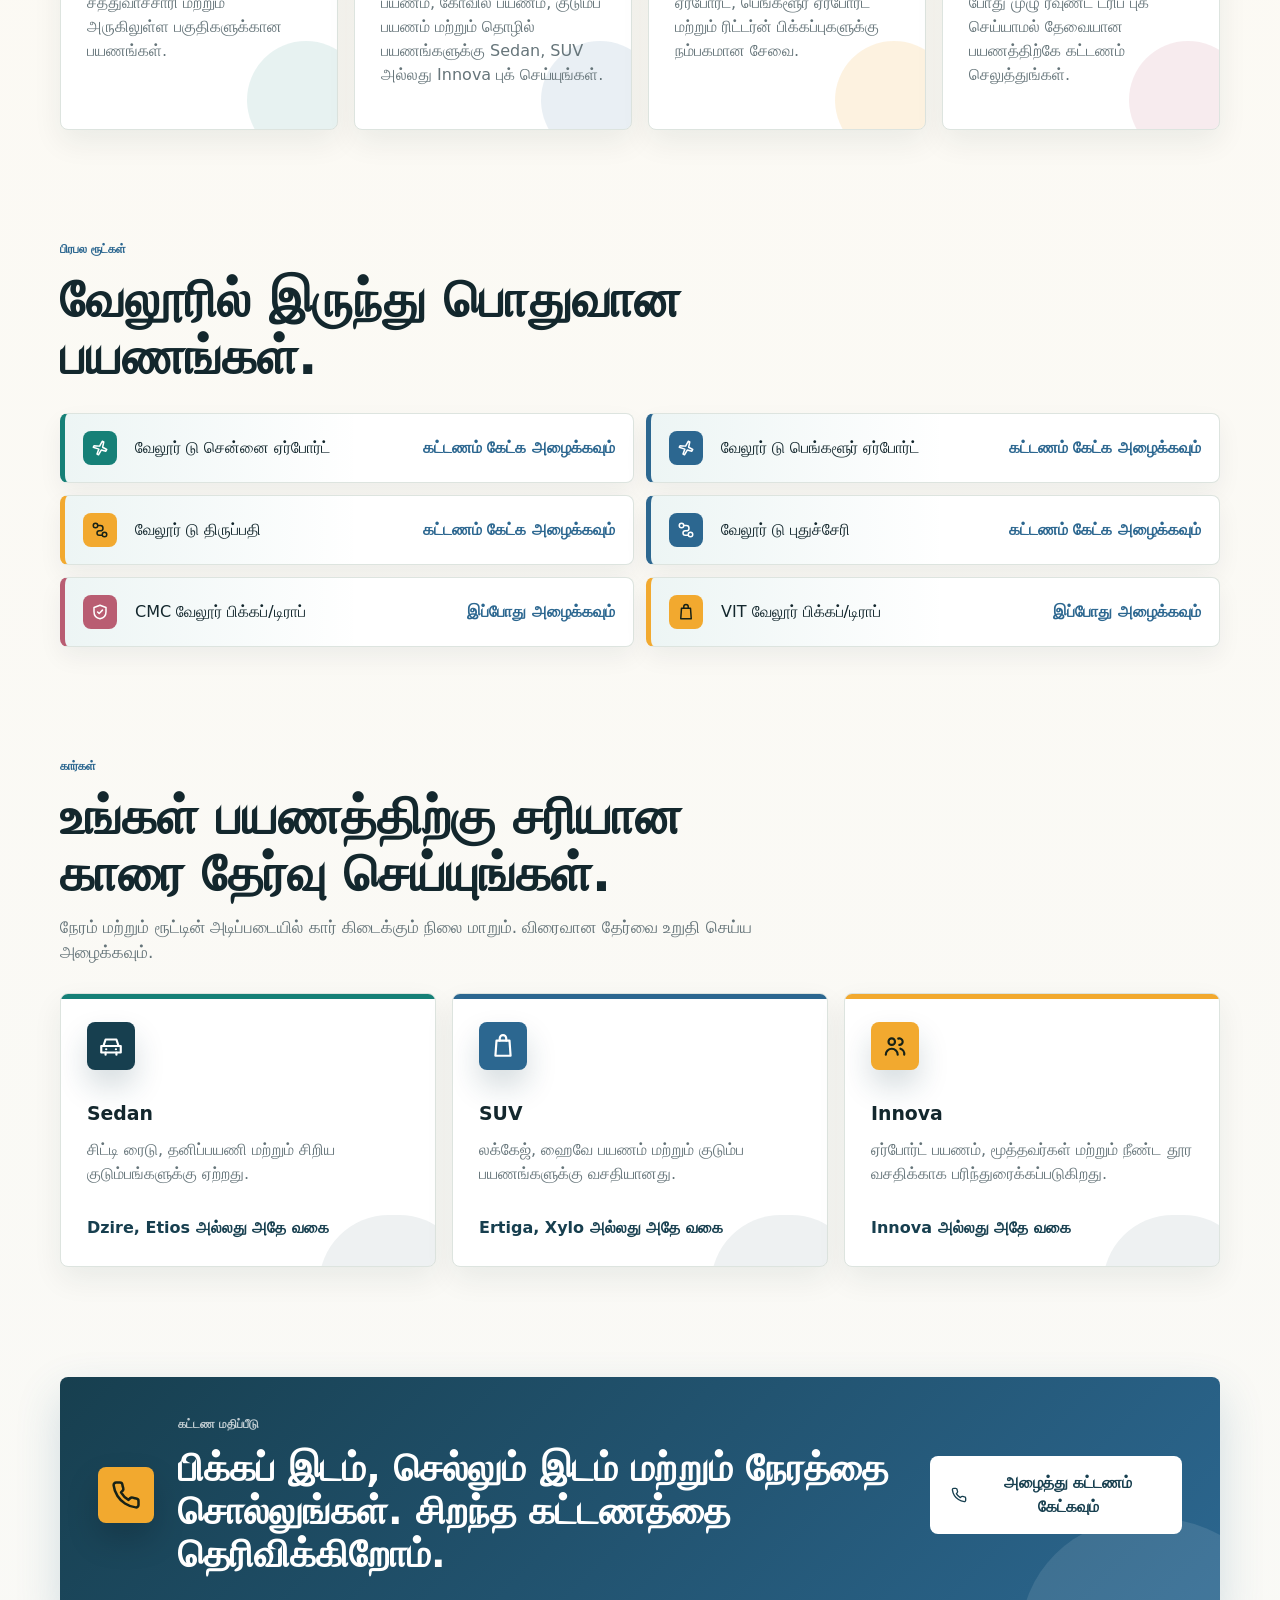
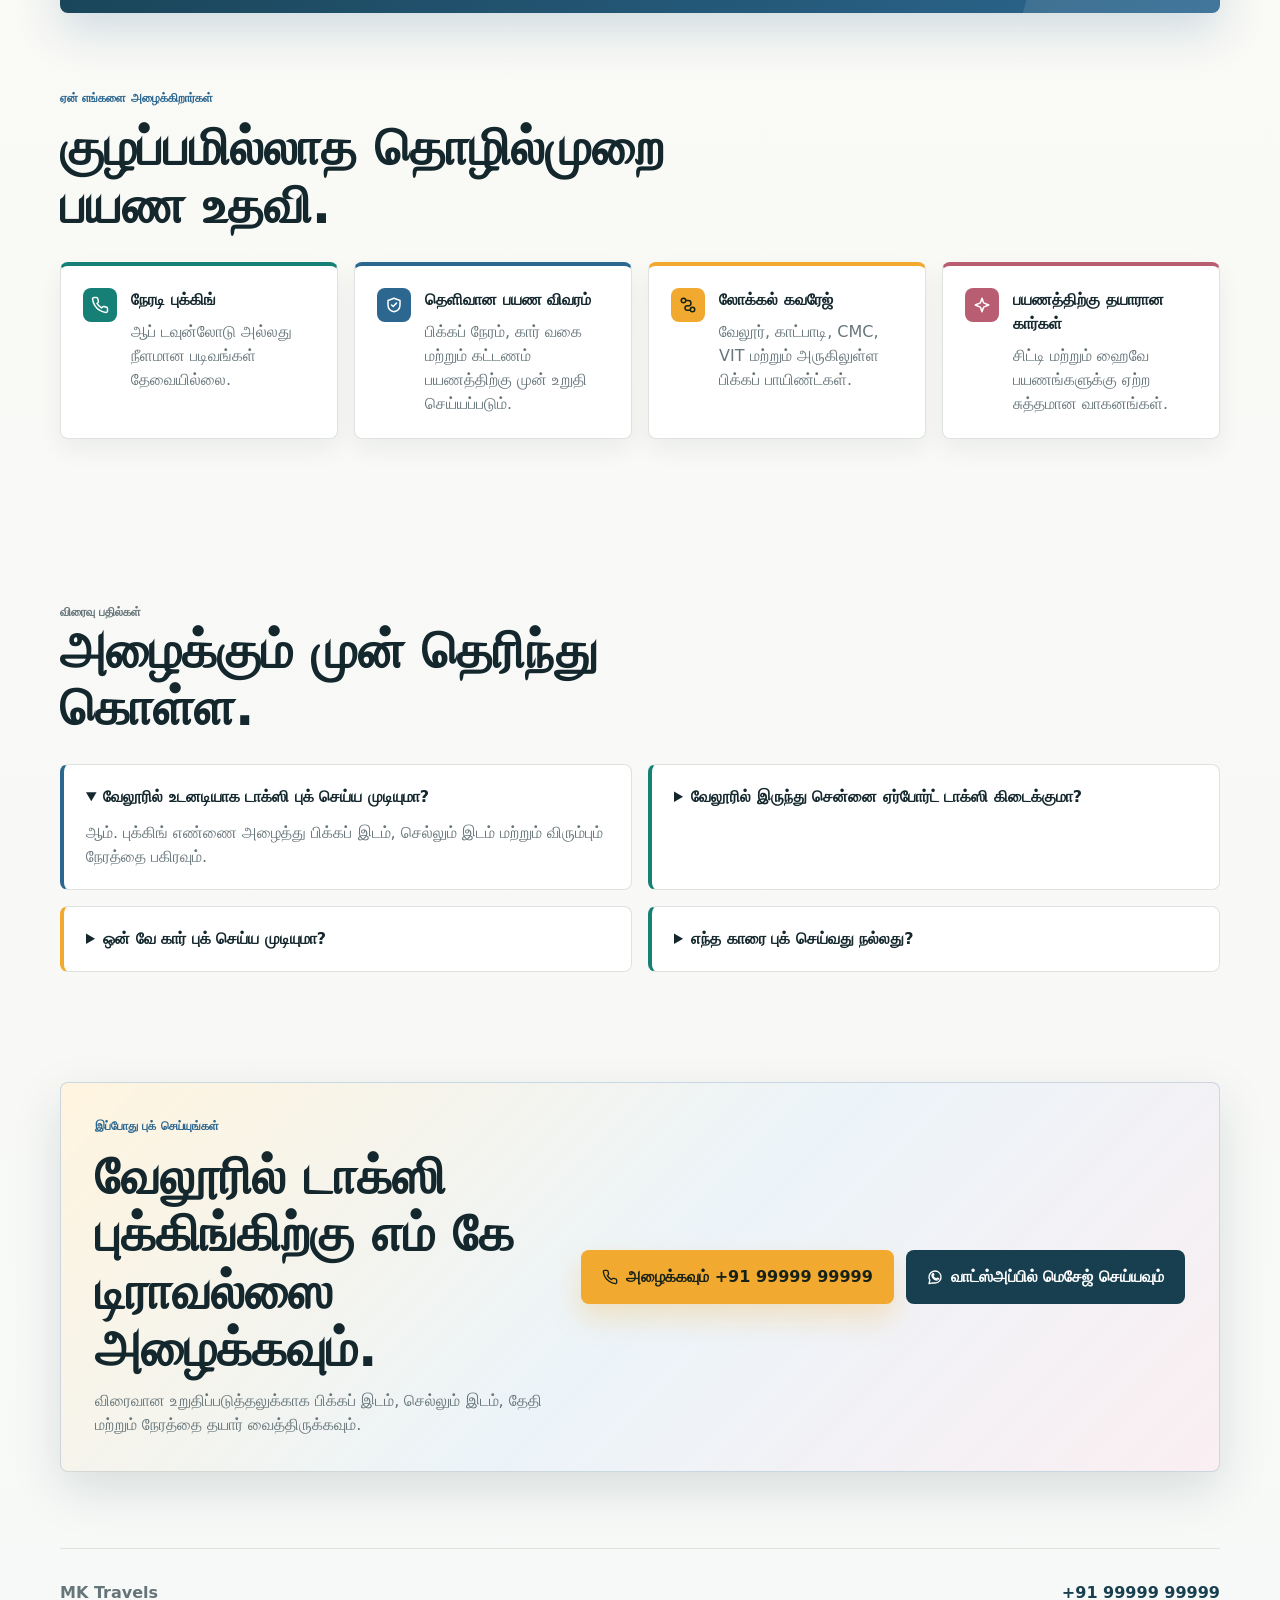
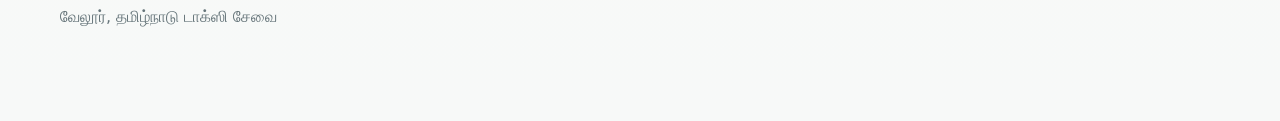
==== commit 5bb17cd2: "Add files via upload icons update" ====
--- a/mk travels website/ta.html
+++ b/mk travels website/ta.html
@@ -174,20 +174,20 @@
 
           <div class="hero-actions" aria-label="முக்கிய புக்கிங் செயல்கள்">
             <a class="btn btn-primary" href="tel:+919999999999" data-track="hero-call">
-              <svg class="ui-icon" aria-hidden="true"><use href="#icon-phone" /></svg>
+              <svg class="ui-icon" viewBox="0 0 24 24" aria-hidden="true"><use href="#icon-phone" /></svg>
               இப்போது அழைக்கவும்
               <span>+91 99999 99999</span>
             </a>
             <a class="btn btn-secondary" href="https://wa.me/919999999999?text=%E0%AE%B5%E0%AF%87%E0%AE%B2%E0%AF%82%E0%AE%B0%E0%AE%BF%E0%AE%B2%E0%AF%8D%20%E0%AE%9F%E0%AE%BE%E0%AE%95%E0%AF%8D%E0%AE%B8%E0%AE%BF%20%E0%AE%AA%E0%AF%81%E0%AE%95%E0%AF%8D%20%E0%AE%9A%E0%AF%86%E0%AE%AF%E0%AF%8D%E0%AE%AF%20%E0%AE%B5%E0%AF%87%E0%AE%A3%E0%AF%8D%E0%AE%9F%E0%AF%81%E0%AE%AE%E0%AF%8D" data-track="hero-whatsapp">
-              <svg class="ui-icon" aria-hidden="true"><use href="#icon-whatsapp" /></svg>
+              <svg class="ui-icon" viewBox="0 0 24 24" aria-hidden="true"><use href="#icon-whatsapp" /></svg>
               வாட்ஸ்அப் புக்கிங்
             </a>
           </div>
 
           <ul class="quick-facts" aria-label="முக்கிய சேவை விவரங்கள்">
-            <li><svg class="feature-icon" aria-hidden="true"><use href="#icon-clock" /></svg><strong>விரைவான பிக்கப்</strong><span>வேலூர் நகரம் &amp; காட்பாடி</span></li>
-            <li><svg class="feature-icon" aria-hidden="true"><use href="#icon-plane" /></svg><strong>ஏர்போர்ட் பயணங்கள்</strong><span>சென்னை &amp; பெங்களூர்</span></li>
-            <li><svg class="feature-icon" aria-hidden="true"><use href="#icon-car" /></svg><strong>சுத்தமான கார்கள்</strong><span>Sedan, SUV, Innova</span></li>
+            <li><svg class="feature-icon" viewBox="0 0 24 24" aria-hidden="true"><use href="#icon-clock" /></svg><strong>விரைவான பிக்கப்</strong><span>வேலூர் நகரம் &amp; காட்பாடி</span></li>
+            <li><svg class="feature-icon" viewBox="0 0 24 24" aria-hidden="true"><use href="#icon-plane" /></svg><strong>ஏர்போர்ட் பயணங்கள்</strong><span>சென்னை &amp; பெங்களூர்</span></li>
+            <li><svg class="feature-icon" viewBox="0 0 24 24" aria-hidden="true"><use href="#icon-car" /></svg><strong>சுத்தமான கார்கள்</strong><span>Sedan, SUV, Innova</span></li>
           </ul>
         </div>
 
@@ -237,22 +237,22 @@
 
       <section class="instant-info" aria-label="உடனடி புக்கிங் தகவல்">
         <article>
-          <svg class="info-icon" aria-hidden="true"><use href="#icon-phone" /></svg>
+          <svg class="info-icon" viewBox="0 0 24 24" aria-hidden="true"><use href="#icon-phone" /></svg>
           <span>வேலூர் கால் டாக்ஸி</span>
           <strong>ஒரு நிமிடத்திற்குள் போனில் புக் செய்யுங்கள்</strong>
         </article>
         <article>
-          <svg class="info-icon" aria-hidden="true"><use href="#icon-plane" /></svg>
+          <svg class="info-icon" viewBox="0 0 24 24" aria-hidden="true"><use href="#icon-plane" /></svg>
           <span>ஏர்போர்ட் டாக்ஸி</span>
           <strong>சென்னை &amp; பெங்களூர் டிராப்</strong>
         </article>
         <article>
-          <svg class="info-icon" aria-hidden="true"><use href="#icon-route" /></svg>
+          <svg class="info-icon" viewBox="0 0 24 24" aria-hidden="true"><use href="#icon-route" /></svg>
           <span>அவுட்ஸ்டேஷன்</span>
           <strong>ஒன் வே மற்றும் ரவுண்ட் ட்ரிப் கார்கள்</strong>
         </article>
         <article>
-          <svg class="info-icon" aria-hidden="true"><use href="#icon-users" /></svg>
+          <svg class="info-icon" viewBox="0 0 24 24" aria-hidden="true"><use href="#icon-users" /></svg>
           <span>உதவி</span>
           <strong>தமிழ் மற்றும் ஆங்கில உதவி</strong>
         </article>
@@ -341,22 +341,22 @@
 
         <div class="service-grid">
           <article class="service-card">
-            <span class="icon"><svg aria-hidden="true"><use href="#icon-car" /></svg></span>
+            <span class="icon"><svg viewBox="0 0 24 24" aria-hidden="true"><use href="#icon-car" /></svg></span>
             <h3>லோக்கல் டாக்ஸி</h3>
             <p>வேலூர், காட்பாடி, CMC, VIT, சத்துவாச்சாரி மற்றும் அருகிலுள்ள பகுதிகளுக்கான பயணங்கள்.</p>
           </article>
           <article class="service-card">
-            <span class="icon"><svg aria-hidden="true"><use href="#icon-route" /></svg></span>
+            <span class="icon"><svg viewBox="0 0 24 24" aria-hidden="true"><use href="#icon-route" /></svg></span>
             <h3>அவுட்ஸ்டேஷன் கார்</h3>
             <p>நகரங்களுக்கு இடையிலான பயணம், கோவில் பயணம், குடும்ப பயணம் மற்றும் தொழில் பயணங்களுக்கு Sedan, SUV அல்லது Innova புக் செய்யுங்கள்.</p>
           </article>
           <article class="service-card">
-            <span class="icon"><svg aria-hidden="true"><use href="#icon-plane" /></svg></span>
+            <span class="icon"><svg viewBox="0 0 24 24" aria-hidden="true"><use href="#icon-plane" /></svg></span>
             <h3>ஏர்போர்ட் பிக்கப் &amp; டிராப்</h3>
             <p>வேலூரில் இருந்து சென்னை ஏர்போர்ட், பெங்களூர் ஏர்போர்ட் மற்றும் ரிட்டர்ன் பிக்கப்புகளுக்கு நம்பகமான சேவை.</p>
           </article>
           <article class="service-card">
-            <span class="icon"><svg aria-hidden="true"><use href="#icon-bag" /></svg></span>
+            <span class="icon"><svg viewBox="0 0 24 24" aria-hidden="true"><use href="#icon-bag" /></svg></span>
             <h3>ஒன் வே டாக்ஸி</h3>
             <p>ஒரு வழி பயணம் போதுமான போது முழு ரவுண்ட் ட்ரிப் புக் செய்யாமல் தேவையான பயணத்திற்கே கட்டணம் செலுத்துங்கள்.</p>
           </article>
@@ -370,12 +370,12 @@
         </div>
 
         <div class="route-list">
-          <a href="tel:+919999999999" data-track="route-call"><svg class="route-icon" aria-hidden="true"><use href="#icon-plane" /></svg><span>வேலூர் டு சென்னை ஏர்போர்ட்</span><strong>கட்டணம் கேட்க அழைக்கவும்</strong></a>
-          <a href="tel:+919999999999" data-track="route-call"><svg class="route-icon" aria-hidden="true"><use href="#icon-plane" /></svg><span>வேலூர் டு பெங்களூர் ஏர்போர்ட்</span><strong>கட்டணம் கேட்க அழைக்கவும்</strong></a>
-          <a href="tel:+919999999999" data-track="route-call"><svg class="route-icon" aria-hidden="true"><use href="#icon-route" /></svg><span>வேலூர் டு திருப்பதி</span><strong>கட்டணம் கேட்க அழைக்கவும்</strong></a>
-          <a href="tel:+919999999999" data-track="route-call"><svg class="route-icon" aria-hidden="true"><use href="#icon-route" /></svg><span>வேலூர் டு புதுச்சேரி</span><strong>கட்டணம் கேட்க அழைக்கவும்</strong></a>
-          <a href="tel:+919999999999" data-track="route-call"><svg class="route-icon" aria-hidden="true"><use href="#icon-shield" /></svg><span>CMC வேலூர் பிக்கப்/டிராப்</span><strong>இப்போது அழைக்கவும்</strong></a>
-          <a href="tel:+919999999999" data-track="route-call"><svg class="route-icon" aria-hidden="true"><use href="#icon-bag" /></svg><span>VIT வேலூர் பிக்கப்/டிராப்</span><strong>இப்போது அழைக்கவும்</strong></a>
+          <a href="tel:+919999999999" data-track="route-call"><svg class="route-icon" viewBox="0 0 24 24" aria-hidden="true"><use href="#icon-plane" /></svg><span>வேலூர் டு சென்னை ஏர்போர்ட்</span><strong>கட்டணம் கேட்க அழைக்கவும்</strong></a>
+          <a href="tel:+919999999999" data-track="route-call"><svg class="route-icon" viewBox="0 0 24 24" aria-hidden="true"><use href="#icon-plane" /></svg><span>வேலூர் டு பெங்களூர் ஏர்போர்ட்</span><strong>கட்டணம் கேட்க அழைக்கவும்</strong></a>
+          <a href="tel:+919999999999" data-track="route-call"><svg class="route-icon" viewBox="0 0 24 24" aria-hidden="true"><use href="#icon-route" /></svg><span>வேலூர் டு திருப்பதி</span><strong>கட்டணம் கேட்க அழைக்கவும்</strong></a>
+          <a href="tel:+919999999999" data-track="route-call"><svg class="route-icon" viewBox="0 0 24 24" aria-hidden="true"><use href="#icon-route" /></svg><span>வேலூர் டு புதுச்சேரி</span><strong>கட்டணம் கேட்க அழைக்கவும்</strong></a>
+          <a href="tel:+919999999999" data-track="route-call"><svg class="route-icon" viewBox="0 0 24 24" aria-hidden="true"><use href="#icon-shield" /></svg><span>CMC வேலூர் பிக்கப்/டிராப்</span><strong>இப்போது அழைக்கவும்</strong></a>
+          <a href="tel:+919999999999" data-track="route-call"><svg class="route-icon" viewBox="0 0 24 24" aria-hidden="true"><use href="#icon-bag" /></svg><span>VIT வேலூர் பிக்கப்/டிராப்</span><strong>இப்போது அழைக்கவும்</strong></a>
         </div>
       </section>
 
@@ -388,19 +388,19 @@
 
         <div class="fleet-grid">
           <article>
-            <svg class="fleet-icon" aria-hidden="true"><use href="#icon-car" /></svg>
+            <svg class="fleet-icon" viewBox="0 0 24 24" aria-hidden="true"><use href="#icon-car" /></svg>
             <h3>Sedan</h3>
             <p>சிட்டி ரைடு, தனிப்பயணி மற்றும் சிறிய குடும்பங்களுக்கு ஏற்றது.</p>
             <span>Dzire, Etios அல்லது அதே வகை</span>
           </article>
           <article>
-            <svg class="fleet-icon" aria-hidden="true"><use href="#icon-bag" /></svg>
+            <svg class="fleet-icon" viewBox="0 0 24 24" aria-hidden="true"><use href="#icon-bag" /></svg>
             <h3>SUV</h3>
             <p>லக்கேஜ், ஹைவே பயணம் மற்றும் குடும்ப பயணங்களுக்கு வசதியானது.</p>
             <span>Ertiga, Xylo அல்லது அதே வகை</span>
           </article>
           <article>
-            <svg class="fleet-icon" aria-hidden="true"><use href="#icon-users" /></svg>
+            <svg class="fleet-icon" viewBox="0 0 24 24" aria-hidden="true"><use href="#icon-users" /></svg>
             <h3>Innova</h3>
             <p>ஏர்போர்ட் பயணம், மூத்தவர்கள் மற்றும் நீண்ட தூர வசதிக்காக பரிந்துரைக்கப்படுகிறது.</p>
             <span>Innova அல்லது அதே வகை</span>
@@ -409,12 +409,12 @@
       </section>
 
       <section id="fares" class="fare-band">
-        <svg class="band-icon" aria-hidden="true"><use href="#icon-phone" /></svg>
+        <svg class="band-icon" viewBox="0 0 24 24" aria-hidden="true"><use href="#icon-phone" /></svg>
         <div>
           <p class="eyebrow">கட்டண மதிப்பீடு</p>
           <h2>பிக்கப் இடம், செல்லும் இடம் மற்றும் நேரத்தை சொல்லுங்கள். சிறந்த கட்டணத்தை தெரிவிக்கிறோம்.</h2>
         </div>
-        <a class="btn btn-light" href="tel:+919999999999" data-track="fare-call"><svg class="ui-icon" aria-hidden="true"><use href="#icon-phone" /></svg>அழைத்து கட்டணம் கேட்கவும்</a>
+        <a class="btn btn-light" href="tel:+919999999999" data-track="fare-call"><svg class="ui-icon" viewBox="0 0 24 24" aria-hidden="true"><use href="#icon-phone" /></svg>அழைத்து கட்டணம் கேட்கவும்</a>
       </section>
 
       <section class="why section-pad">
@@ -423,10 +423,10 @@
           <h2>குழப்பமில்லாத தொழில்முறை பயண உதவி.</h2>
         </div>
         <div class="why-grid">
-          <div><svg class="why-icon" aria-hidden="true"><use href="#icon-phone" /></svg><strong>நேரடி புக்கிங்</strong><span>ஆப் டவுன்லோடு அல்லது நீளமான படிவங்கள் தேவையில்லை.</span></div>
-          <div><svg class="why-icon" aria-hidden="true"><use href="#icon-shield" /></svg><strong>தெளிவான பயண விவரம்</strong><span>பிக்கப் நேரம், கார் வகை மற்றும் கட்டணம் பயணத்திற்கு முன் உறுதி செய்யப்படும்.</span></div>
-          <div><svg class="why-icon" aria-hidden="true"><use href="#icon-route" /></svg><strong>லோக்கல் கவரேஜ்</strong><span>வேலூர், காட்பாடி, CMC, VIT மற்றும் அருகிலுள்ள பிக்கப் பாயிண்ட்கள்.</span></div>
-          <div><svg class="why-icon" aria-hidden="true"><use href="#icon-spark" /></svg><strong>பயணத்திற்கு தயாரான கார்கள்</strong><span>சிட்டி மற்றும் ஹைவே பயணங்களுக்கு ஏற்ற சுத்தமான வாகனங்கள்.</span></div>
+          <div><svg class="why-icon" viewBox="0 0 24 24" aria-hidden="true"><use href="#icon-phone" /></svg><strong>நேரடி புக்கிங்</strong><span>ஆப் டவுன்லோடு அல்லது நீளமான படிவங்கள் தேவையில்லை.</span></div>
+          <div><svg class="why-icon" viewBox="0 0 24 24" aria-hidden="true"><use href="#icon-shield" /></svg><strong>தெளிவான பயண விவரம்</strong><span>பிக்கப் நேரம், கார் வகை மற்றும் கட்டணம் பயணத்திற்கு முன் உறுதி செய்யப்படும்.</span></div>
+          <div><svg class="why-icon" viewBox="0 0 24 24" aria-hidden="true"><use href="#icon-route" /></svg><strong>லோக்கல் கவரேஜ்</strong><span>வேலூர், காட்பாடி, CMC, VIT மற்றும் அருகிலுள்ள பிக்கப் பாயிண்ட்கள்.</span></div>
+          <div><svg class="why-icon" viewBox="0 0 24 24" aria-hidden="true"><use href="#icon-spark" /></svg><strong>பயணத்திற்கு தயாரான கார்கள்</strong><span>சிட்டி மற்றும் ஹைவே பயணங்களுக்கு ஏற்ற சுத்தமான வாகனங்கள்.</span></div>
         </div>
       </section>
 
@@ -463,8 +463,8 @@
             <p>விரைவான உறுதிப்படுத்தலுக்காக பிக்கப் இடம், செல்லும் இடம், தேதி மற்றும் நேரத்தை தயார் வைத்திருக்கவும்.</p>
           </div>
           <div class="contact-actions">
-            <a class="btn btn-primary" href="tel:+919999999999" data-track="contact-call"><svg class="ui-icon" aria-hidden="true"><use href="#icon-phone" /></svg>அழைக்கவும் +91 99999 99999</a>
-            <a class="btn btn-secondary" href="https://wa.me/919999999999?text=%E0%AE%B5%E0%AF%87%E0%AE%B2%E0%AF%82%E0%AE%B0%E0%AE%BF%E0%AE%B2%E0%AF%8D%20%E0%AE%9F%E0%AE%BE%E0%AE%95%E0%AF%8D%E0%AE%B8%E0%AE%BF%20%E0%AE%AA%E0%AF%81%E0%AE%95%E0%AF%8D%20%E0%AE%9A%E0%AF%86%E0%AE%AF%E0%AF%8D%E0%AE%AF%20%E0%AE%B5%E0%AF%87%E0%AE%A3%E0%AF%8D%E0%AE%9F%E0%AF%81%E0%AE%AE%E0%AF%8D" data-track="contact-whatsapp"><svg class="ui-icon" aria-hidden="true"><use href="#icon-whatsapp" /></svg>வாட்ஸ்அப்பில் மெசேஜ் செய்யவும்</a>
+            <a class="btn btn-primary" href="tel:+919999999999" data-track="contact-call"><svg class="ui-icon" viewBox="0 0 24 24" aria-hidden="true"><use href="#icon-phone" /></svg>அழைக்கவும் +91 99999 99999</a>
+            <a class="btn btn-secondary" href="https://wa.me/919999999999?text=%E0%AE%B5%E0%AF%87%E0%AE%B2%E0%AF%82%E0%AE%B0%E0%AE%BF%E0%AE%B2%E0%AF%8D%20%E0%AE%9F%E0%AE%BE%E0%AE%95%E0%AF%8D%E0%AE%B8%E0%AE%BF%20%E0%AE%AA%E0%AF%81%E0%AE%95%E0%AF%8D%20%E0%AE%9A%E0%AF%86%E0%AE%AF%E0%AF%8D%E0%AE%AF%20%E0%AE%B5%E0%AF%87%E0%AE%A3%E0%AF%8D%E0%AE%9F%E0%AF%81%E0%AE%AE%E0%AF%8D" data-track="contact-whatsapp"><svg class="ui-icon" viewBox="0 0 24 24" aria-hidden="true"><use href="#icon-whatsapp" /></svg>வாட்ஸ்அப்பில் மெசேஜ் செய்யவும்</a>
           </div>
         </div>
       </section>
--- a/mk travels website/styles.css
+++ b/mk travels website/styles.css
@@ -96,8 +96,8 @@
 }
 
 .ui-icon {
-  width: 20px;
-  height: 20px;
+  width: 16px;
+  height: 16px;
 }
 
 .site-header {
@@ -336,7 +336,7 @@
   position: relative;
   overflow: hidden;
   min-height: 92px;
-  padding: 16px 16px 16px 70px;
+  padding: 16px 16px 16px 62px;
   background:
     radial-gradient(circle at 100% 0, rgba(22, 128, 119, 0.14), transparent 34%),
     var(--white);
@@ -362,9 +362,9 @@
   position: absolute;
   top: 16px;
   left: 16px;
-  width: 38px;
-  height: 38px;
-  padding: 9px;
+  width: 32px;
+  height: 32px;
+  padding: 7px;
   color: var(--white);
   background: var(--brand-2);
   border-radius: 8px;
@@ -483,7 +483,7 @@
 .instant-info article {
   position: relative;
   min-height: 128px;
-  padding: 24px 22px 24px 82px;
+  padding: 24px 22px 24px 70px;
   color: var(--ink);
   border-right: 1px solid var(--line);
   background: var(--green-soft);
@@ -509,9 +509,9 @@
   position: absolute;
   top: 24px;
   left: 22px;
-  width: 42px;
-  height: 42px;
-  padding: 10px;
+  width: 34px;
+  height: 34px;
+  padding: 8px;
   color: var(--white);
   background: var(--brand);
   border-radius: 8px;
@@ -736,8 +736,8 @@
   display: inline-grid;
   position: relative;
   z-index: 1;
-  width: 54px;
-  height: 54px;
+  width: 44px;
+  height: 44px;
   place-items: center;
   margin-bottom: 22px;
   color: var(--white);
@@ -760,8 +760,8 @@
 }
 
 .icon svg {
-  width: 28px;
-  height: 28px;
+  width: 22px;
+  height: 22px;
 }
 
 .service-card h3,
@@ -782,7 +782,7 @@
 
 .route-list a {
   display: grid;
-  grid-template-columns: 46px minmax(0, 1fr) auto;
+  grid-template-columns: 38px minmax(0, 1fr) auto;
   align-items: center;
   gap: 14px;
   min-height: 70px;
@@ -821,9 +821,9 @@
 }
 
 .route-icon {
-  width: 42px;
-  height: 42px;
-  padding: 10px;
+  width: 34px;
+  height: 34px;
+  padding: 8px;
   color: var(--white);
   background: var(--brand-2);
   border-radius: 8px;
@@ -871,9 +871,9 @@
 }
 
 .fleet-icon {
-  width: 62px;
-  height: 62px;
-  padding: 13px;
+  width: 48px;
+  height: 48px;
+  padding: 11px;
   margin-bottom: 22px;
   color: var(--white);
   background: var(--brand);
@@ -937,9 +937,9 @@
 }
 
 .band-icon {
-  width: 74px;
-  height: 74px;
-  padding: 18px;
+  width: 56px;
+  height: 56px;
+  padding: 13px;
   color: #172217;
   background: var(--accent);
   border-radius: 8px;
@@ -964,7 +964,7 @@
   position: relative;
   overflow: hidden;
   min-height: 142px;
-  padding: 22px 22px 22px 82px;
+  padding: 22px 22px 22px 70px;
   border-top: 4px solid var(--brand-2);
   box-shadow: 0 10px 24px rgba(19, 39, 45, 0.06);
 }
@@ -990,9 +990,9 @@
   position: absolute;
   top: 22px;
   left: 22px;
-  width: 42px;
-  height: 42px;
-  padding: 10px;
+  width: 34px;
+  height: 34px;
+  padding: 8px;
   color: var(--white);
   background: var(--brand-2);
   border-radius: 8px;
@@ -1278,7 +1278,7 @@
   }
 
   .route-list a {
-    grid-template-columns: 42px minmax(0, 1fr);
+    grid-template-columns: 36px minmax(0, 1fr);
   }
 
   .route-list strong {
@@ -1301,9 +1301,9 @@
   }
 
   .band-icon {
-    width: 58px;
-    height: 58px;
-    padding: 14px;
+    width: 48px;
+    height: 48px;
+    padding: 11px;
     margin-bottom: 18px;
   }
 
